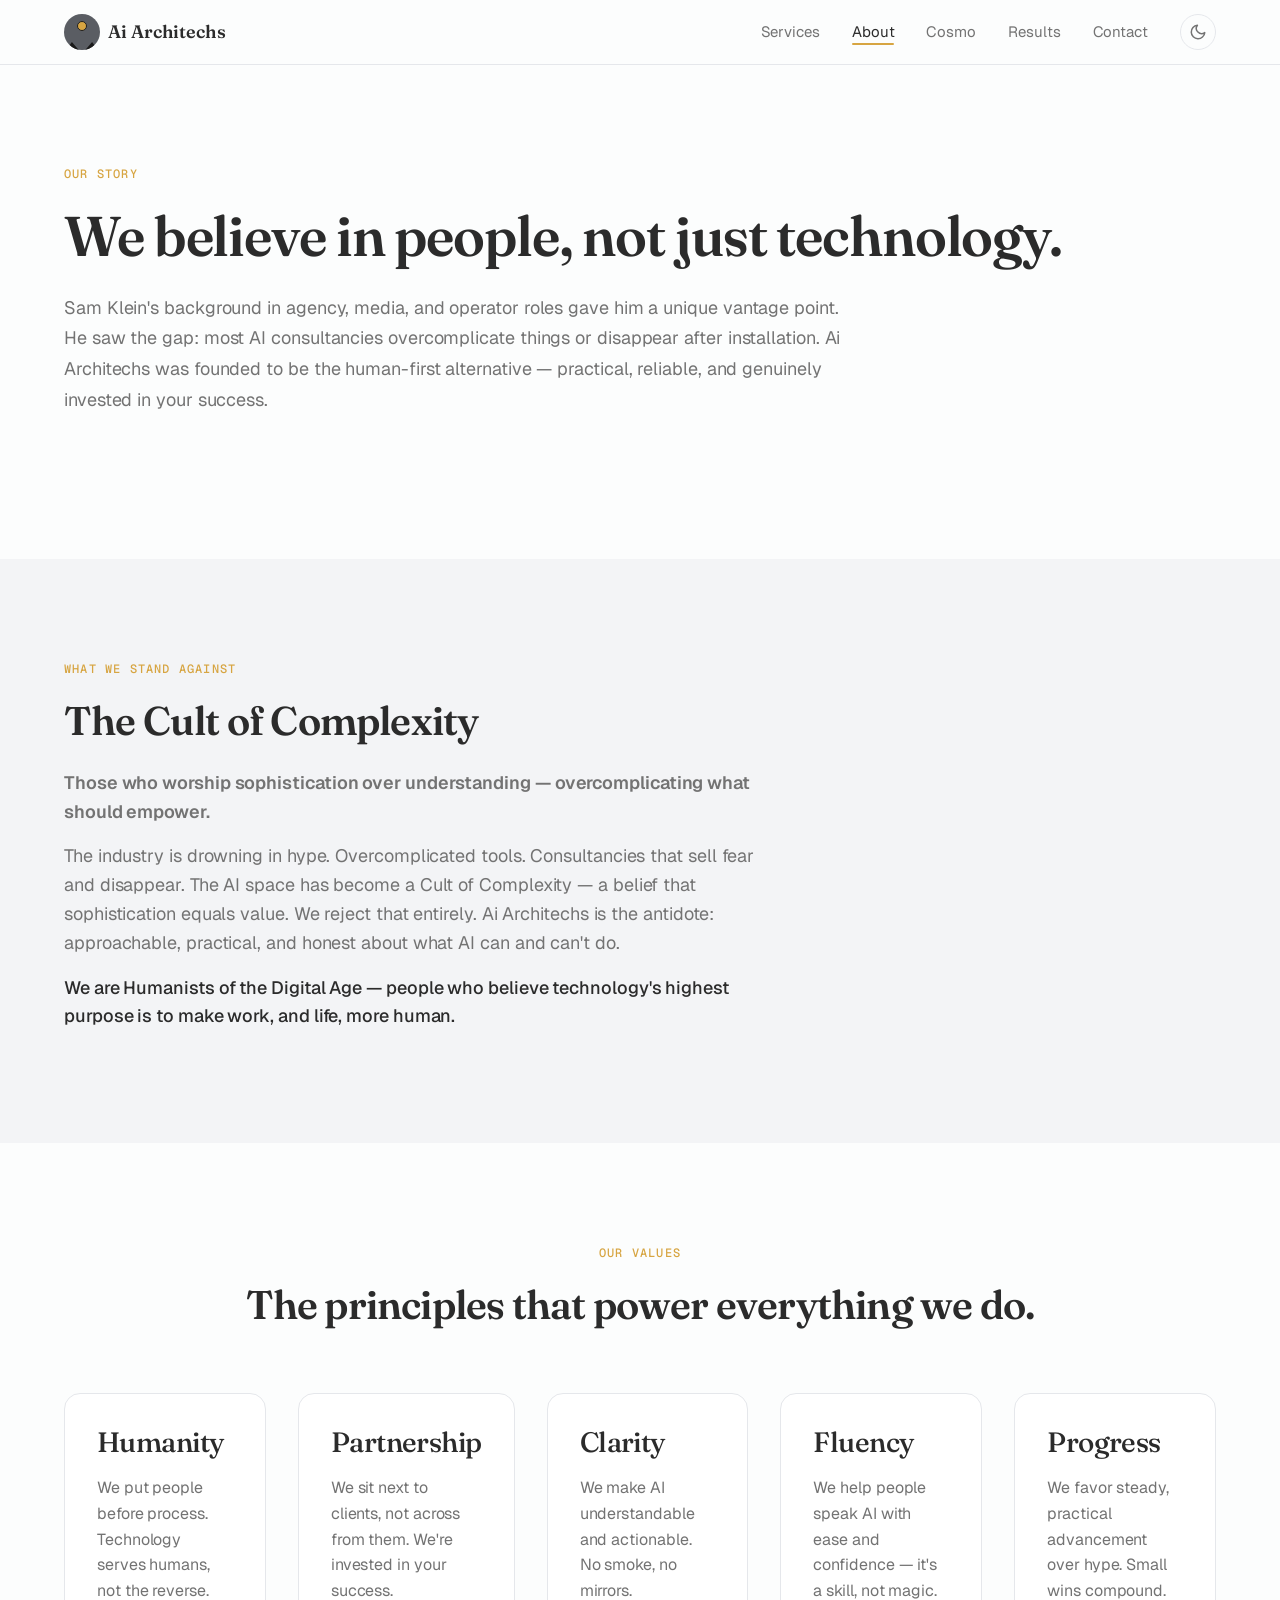
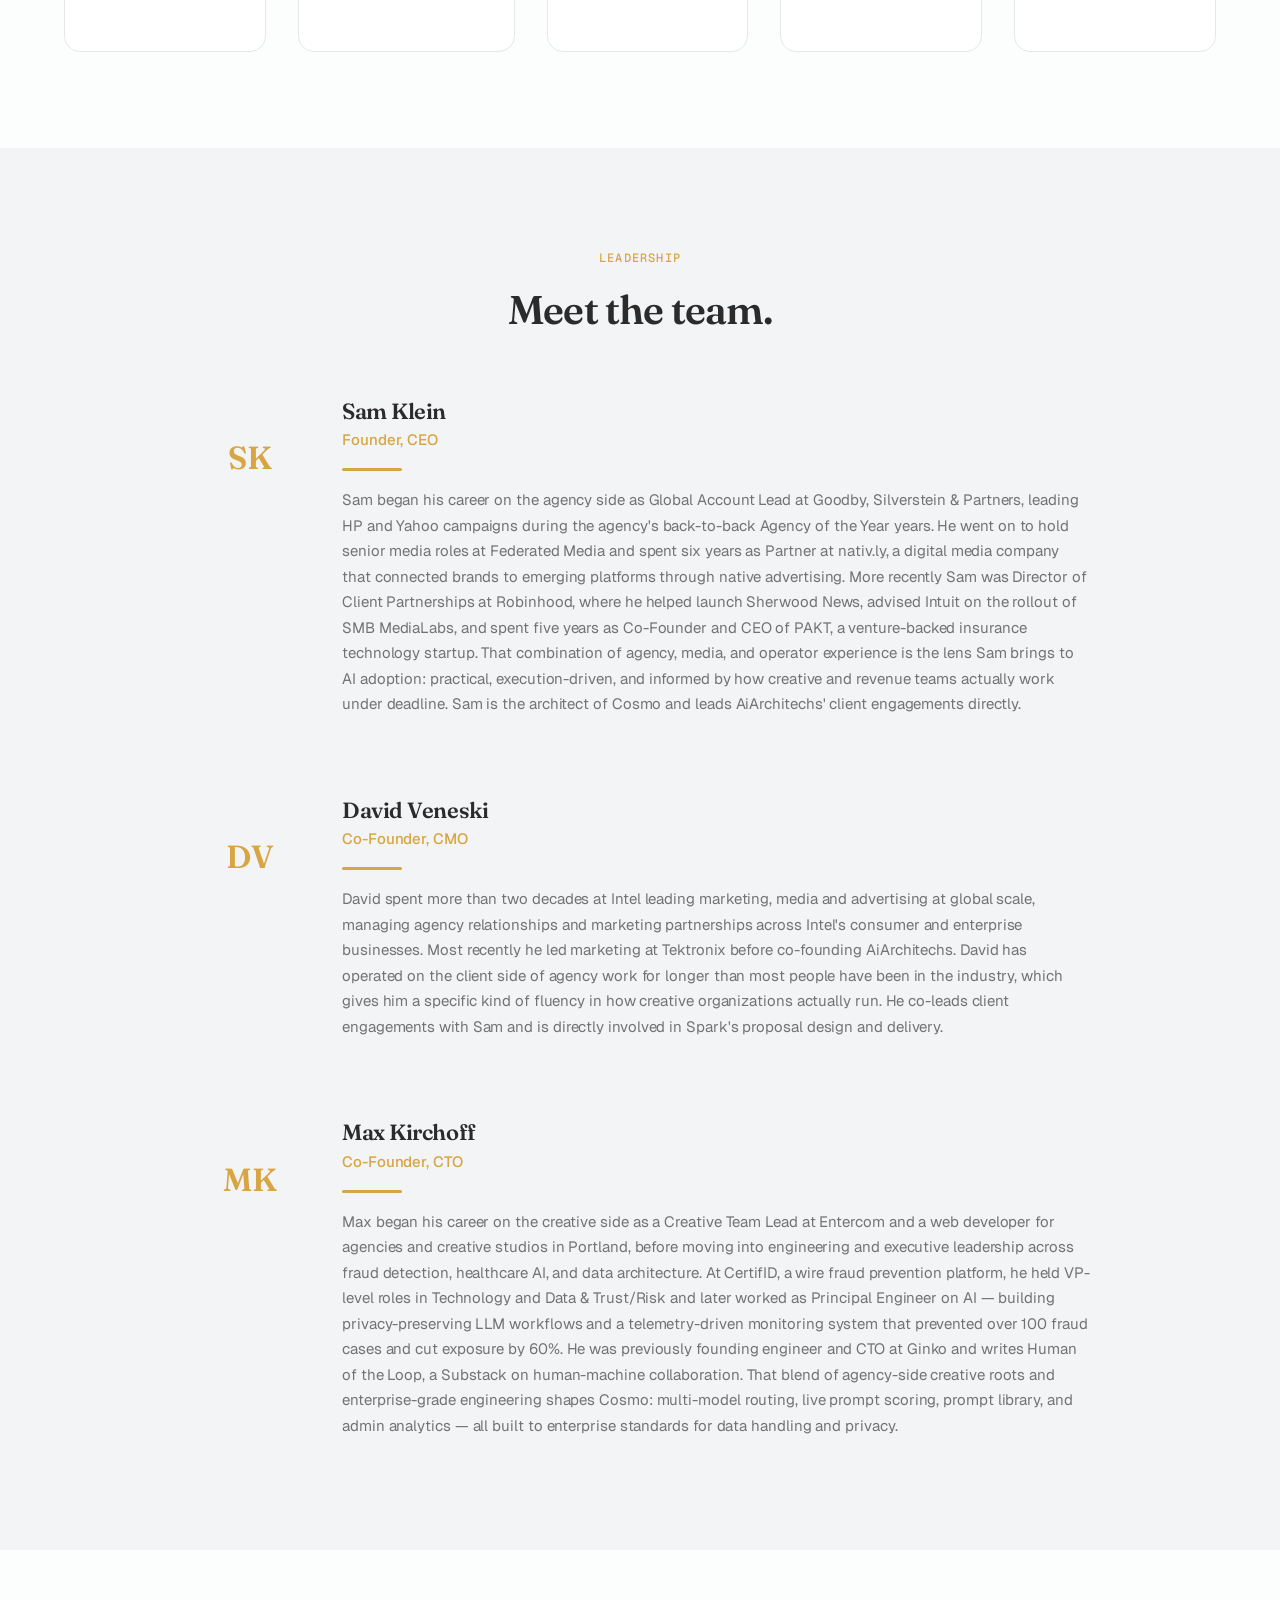
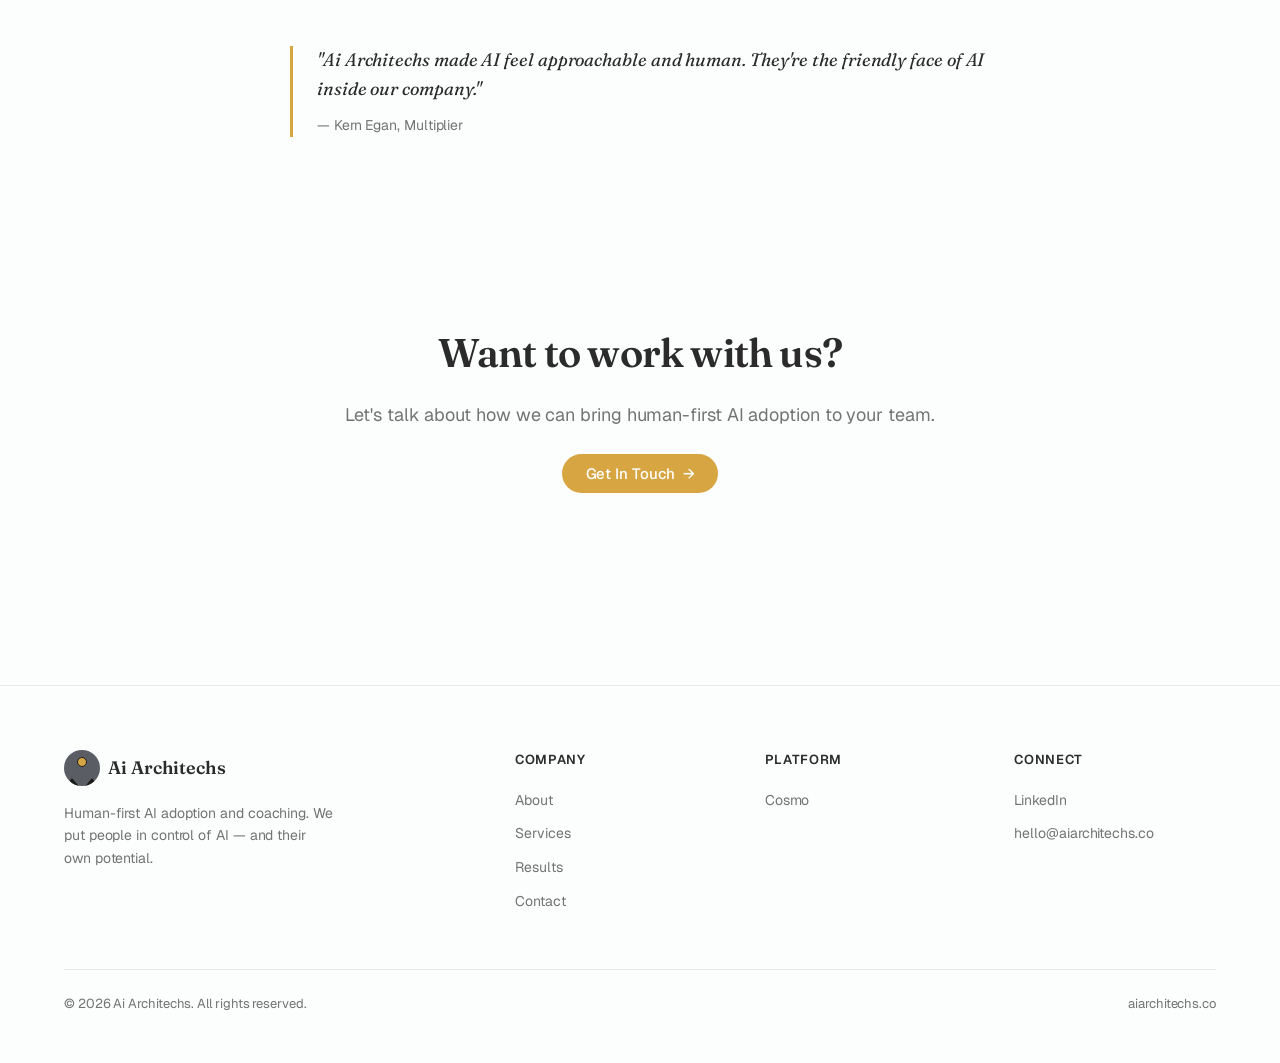
==== about.html @ ef33d2bc "Add files via upload" ====
<!DOCTYPE html>
<html lang="en">
<head>
  <meta charset="utf-8">
  <meta name="viewport" content="width=device-width, initial-scale=1">
  <title>About Ai Architechs — Our Story & Leadership</title>
  <meta name="description" content="Learn about Ai Architechs' founding philosophy and leadership team. We're dedicated to human-first AI adoption and coaching.">
  <meta property="og:title" content="About Ai Architechs">
  <meta property="og:description" content="Our story, values, and the team behind human-first AI adoption.">
  <meta property="og:type" content="website">
  <link rel="preconnect" href="https://fonts.googleapis.com">
  <link rel="preconnect" href="https://fonts.gstatic.com" crossorigin>
  <link href="https://fonts.googleapis.com/css2?family=Fraunces:opsz,wght@9..144,400;9..144,500;9..144,600;9..144,700&family=Geist:wght@300;400;500;600;700&family=Geist+Mono:wght@400;500&display=swap" rel="stylesheet">
  <link rel="stylesheet" href="css/styles.css">
</head>
<body>

  <!-- Navigation -->
  <nav class="nav" role="navigation" aria-label="Main navigation">
    <div class="nav-inner">
      <a href="index.html" class="nav-logo">
        <div class="cosmo-mark"><div class="sun"></div><div class="peaks"></div></div>
        Ai Architechs
      </a>
      <ul class="nav-links">
        <li><a href="services.html">Services</a></li>
        <li><a href="about.html">About</a></li>
        <li><a href="cosmo.html">Cosmo</a></li>
        <li><a href="results.html">Results</a></li>
        <li><a href="contact.html">Contact</a></li>
        <li>
          <button class="theme-toggle" aria-label="Toggle dark mode">
            <svg class="icon-moon" viewBox="0 0 24 24" fill="none" stroke="currentColor" stroke-width="2" stroke-linecap="round" stroke-linejoin="round"><path d="M21 12.79A9 9 0 1 1 11.21 3 7 7 0 0 0 21 12.79z"/></svg>
            <svg class="icon-sun" viewBox="0 0 24 24" fill="none" stroke="currentColor" stroke-width="2" stroke-linecap="round" stroke-linejoin="round"><circle cx="12" cy="12" r="5"/><line x1="12" y1="1" x2="12" y2="3"/><line x1="12" y1="21" x2="12" y2="23"/><line x1="4.22" y1="4.22" x2="5.64" y2="5.64"/><line x1="18.36" y1="18.36" x2="19.78" y2="19.78"/><line x1="1" y1="12" x2="3" y2="12"/><line x1="21" y1="12" x2="23" y2="12"/><line x1="4.22" y1="19.78" x2="5.64" y2="18.36"/><line x1="18.36" y1="5.64" x2="19.78" y2="4.22"/></svg>
          </button>
        </li>
      </ul>
      <button class="nav-mobile-toggle" aria-label="Open menu" aria-expanded="false">
        <svg viewBox="0 0 24 24" fill="none" stroke="currentColor" stroke-width="2"><line x1="3" y1="6" x2="21" y2="6"/><line x1="3" y1="12" x2="21" y2="12"/><line x1="3" y1="18" x2="21" y2="18"/></svg>
      </button>
    </div>
    <div class="nav-mobile">
      <a href="services.html">Services</a>
      <a href="about.html">About</a>
      <a href="cosmo.html">Cosmo</a>
      <a href="results.html">Results</a>
      <a href="contact.html">Contact</a>
    </div>
  </nav>

  <main>
    <!-- Hero Section -->
    <section class="hero" style="min-height: auto;">
      <div class="container">
        <div class="fade-in">
          <span class="label">Our Story</span>
          <h1 style="margin-top: var(--space-md);">We believe in people, not just technology.</h1>
          <p style="font-size: 1.125rem; max-width: 65ch;">Sam Klein's background in agency, media, and operator roles gave him a unique vantage point. He saw the gap: most AI consultancies overcomplicate things or disappear after installation. Ai Architechs was founded to be the human-first alternative — practical, reliable, and genuinely invested in your success.</p>
        </div>
      </div>
    </section>

    <!-- The Manifesto Section -->
    <section class="section" style="background: hsl(var(--muted));">
      <div class="container">
        <div class="fade-in" style="max-width: 700px;">
          <span class="label">What We Stand Against</span>
          <h2 style="margin-top: var(--space-md);">The Cult of Complexity</h2>
          <p style="font-size: 1.125rem; font-weight: 600; margin-top: var(--space-lg);">
            Those who worship sophistication over understanding — overcomplicating what should empower.
          </p>
          <p style="font-size: 1.125rem; margin-top: var(--space-md);">
            The industry is drowning in hype. Overcomplicated tools. Consultancies that sell fear and disappear. The AI space has become a Cult of Complexity — a belief that sophistication equals value. We reject that entirely. Ai Architechs is the antidote: approachable, practical, and honest about what AI can and can't do.
          </p>
          <p style="font-size: 1.125rem; color: hsl(var(--foreground)); font-weight: 500; margin-top: var(--space-md);">
            We are Humanists of the Digital Age — people who believe technology's highest purpose is to make work, and life, more human.
          </p>
        </div>
      </div>
    </section>

    <!-- Brand Values Section -->
    <section class="section">
      <div class="container">
        <div class="text-center fade-in" style="margin-bottom: var(--space-3xl);">
          <span class="label">Our Values</span>
          <h2 style="margin-top: var(--space-md);">The principles that power everything we do.</h2>
        </div>

        <div class="grid grid-5 fade-in">
          <div class="card card-flat">
            <h3 style="margin-bottom: var(--space-md);">Humanity</h3>
            <p>We put people before process. Technology serves humans, not the reverse.</p>
          </div>
          <div class="card card-flat">
            <h3 style="margin-bottom: var(--space-md);">Partnership</h3>
            <p>We sit next to clients, not across from them. We're invested in your success.</p>
          </div>
          <div class="card card-flat">
            <h3 style="margin-bottom: var(--space-md);">Clarity</h3>
            <p>We make AI understandable and actionable. No smoke, no mirrors.</p>
          </div>
          <div class="card card-flat">
            <h3 style="margin-bottom: var(--space-md);">Fluency</h3>
            <p>We help people speak AI with ease and confidence — it's a skill, not magic.</p>
          </div>
          <div class="card card-flat">
            <h3 style="margin-bottom: var(--space-md);">Progress</h3>
            <p>We favor steady, practical advancement over hype. Small wins compound.</p>
          </div>
        </div>
      </div>
    </section>

    <!-- Leadership Team Section -->
    <section class="section" style="background: hsl(var(--muted));">
      <div class="container">
        <div class="text-center fade-in" style="margin-bottom: var(--space-3xl);">
          <span class="label">Leadership</span>
          <h2 style="margin-top: var(--space-md);">Meet the team.</h2>
        </div>

        <div class="fade-in" style="display: flex; flex-direction: column; gap: var(--space-3xl); max-width: 900px; margin: 0 auto;">
          <!-- Sam Klein -->
          <div class="bio-card">
            <div class="bio-avatar">SK</div>
            <div>
              <h3 class="bio-name">Sam Klein</h3>
              <div class="bio-title">Founder, CEO</div>
              <div class="divider-gold" style="margin: var(--space-md) 0;"></div>
              <p class="bio-text">
                Sam began his career on the agency side as Global Account Lead at Goodby, Silverstein & Partners, leading HP and Yahoo campaigns during the agency's back-to-back Agency of the Year years. He went on to hold senior media roles at Federated Media and spent six years as Partner at nativ.ly, a digital media company that connected brands to emerging platforms through native advertising. More recently Sam was Director of Client Partnerships at Robinhood, where he helped launch Sherwood News, advised Intuit on the rollout of SMB MediaLabs, and spent five years as Co-Founder and CEO of PAKT, a venture-backed insurance technology startup. That combination of agency, media, and operator experience is the lens Sam brings to AI adoption: practical, execution-driven, and informed by how creative and revenue teams actually work under deadline. Sam is the architect of Cosmo and leads AiArchitechs' client engagements directly.
              </p>
            </div>
          </div>

          <!-- David Veneski -->
          <div class="bio-card">
            <div class="bio-avatar">DV</div>
            <div>
              <h3 class="bio-name">David Veneski</h3>
              <div class="bio-title">Co-Founder, CMO</div>
              <div class="divider-gold" style="margin: var(--space-md) 0;"></div>
              <p class="bio-text">
                David spent more than two decades at Intel leading marketing, media and advertising at global scale, managing agency relationships and marketing partnerships across Intel's consumer and enterprise businesses. Most recently he led marketing at Tektronix before co-founding AiArchitechs. David has operated on the client side of agency work for longer than most people have been in the industry, which gives him a specific kind of fluency in how creative organizations actually run. He co-leads client engagements with Sam and is directly involved in Spark's proposal design and delivery.
              </p>
            </div>
          </div>

          <!-- Max Kirchoff -->
          <div class="bio-card">
            <div class="bio-avatar">MK</div>
            <div>
              <h3 class="bio-name">Max Kirchoff</h3>
              <div class="bio-title">Co-Founder, CTO</div>
              <div class="divider-gold" style="margin: var(--space-md) 0;"></div>
              <p class="bio-text">
                Max began his career on the creative side as a Creative Team Lead at Entercom and a web developer for agencies and creative studios in Portland, before moving into engineering and executive leadership across fraud detection, healthcare AI, and data architecture. At CertifID, a wire fraud prevention platform, he held VP-level roles in Technology and Data & Trust/Risk and later worked as Principal Engineer on AI — building privacy-preserving LLM workflows and a telemetry-driven monitoring system that prevented over 100 fraud cases and cut exposure by 60%. He was previously founding engineer and CTO at Ginko and writes Human of the Loop, a Substack on human-machine collaboration. That blend of agency-side creative roots and enterprise-grade engineering shapes Cosmo: multi-model routing, live prompt scoring, prompt library, and admin analytics — all built to enterprise standards for data handling and privacy.
              </p>
            </div>
          </div>
        </div>
      </div>
    </section>

    <!-- Quote Section -->
    <section class="section">
      <div class="container fade-in">
        <div class="quote" style="max-width: 700px; margin: 0 auto;">
          <p>"Ai Architechs made AI feel approachable and human. They're the friendly face of AI inside our company."</p>
          <cite>— Kern Egan, Multiplier</cite>
        </div>
      </div>
    </section>

    <!-- Closing CTA -->
    <section class="section text-center">
      <div class="container fade-in">
        <h2>Want to work with us?</h2>
        <p style="margin: var(--space-lg) auto; font-size: 1.125rem; max-width: 50ch;">Let's talk about how we can bring human-first AI adoption to your team.</p>
        <a href="contact.html" class="btn btn-primary">Get In Touch <span class="arrow">&rarr;</span></a>
      </div>
    </section>
  </main>

  <!-- Footer -->
  <footer class="footer">
    <div class="container">
      <div class="footer-inner">
        <div class="footer-brand">
          <a href="index.html" class="nav-logo" style="margin-bottom: var(--space-md); display: inline-flex;">
            <div class="cosmo-mark"><div class="sun"></div><div class="peaks"></div></div>
            Ai Architechs
          </a>
          <p>Human-first AI adoption and coaching. We put people in control of AI — and their own potential.</p>
        </div>
        <div>
          <div class="footer-heading">Company</div>
          <ul class="footer-links">
            <li><a href="about.html">About</a></li>
            <li><a href="services.html">Services</a></li>
            <li><a href="results.html">Results</a></li>
            <li><a href="contact.html">Contact</a></li>
          </ul>
        </div>
        <div>
          <div class="footer-heading">Platform</div>
          <ul class="footer-links">
            <li><a href="cosmo.html">Cosmo</a></li>
          </ul>
        </div>
        <div>
          <div class="footer-heading">Connect</div>
          <ul class="footer-links">
            <li><a href="https://linkedin.com" target="_blank" rel="noopener">LinkedIn</a></li>
            <li><a href="mailto:hello@aiarchitechs.co">hello@aiarchitechs.co</a></li>
          </ul>
        </div>
      </div>
      <div class="footer-bottom">
        <span>&copy; 2026 Ai Architechs. All rights reserved.</span>
        <span>aiarchitechs.co</span>
      </div>
    </div>
  </footer>

  <script src="js/main.js"></script>

  <style>
    /* Responsive overrides for mobile */
    @media (max-width: 768px) {
      .grid-5 {
        grid-template-columns: 1fr;
      }

      .grid-3 {
        grid-template-columns: 1fr;
      }

      .hero h1 {
        font-size: 1.75rem;
      }

      .bio-card {
        padding: var(--space-lg);
      }
    }
  </style>
</body>
</html>
---- css/styles.css ----
/* ============================================
   AiArchitechs.co — Global Styles
   Design System: Fraunces + Geist + Brand Gold
   ============================================ */

/* --- CSS Custom Properties (Light Mode Default) --- */
:root {
  /* Colors */
  --background: 180 14% 99%;
  --foreground: 0 0% 17%;
  --card: 0 0% 100%;
  --card-foreground: 0 0% 17%;
  --muted: 220 14% 96%;
  --muted-foreground: 0 0% 45%;
  --border: 220 13% 91%;
  --primary: 40 65% 55%;
  --primary-foreground: 0 0% 17%;
  --success: 142 71% 45%;
  --warning: 38 92% 50%;
  --destructive: 0 84% 60%;
  --info: 215 85% 55%;

  /* Spacing */
  --space-xs: 0.25rem;
  --space-sm: 0.5rem;
  --space-md: 1rem;
  --space-lg: 1.5rem;
  --space-xl: 2rem;
  --space-2xl: 3rem;
  --space-3xl: 4rem;
  --space-4xl: 6rem;

  /* Radii */
  --radius-sm: 0.5rem;
  --radius-md: 0.75rem;
  --radius-lg: 1rem;
  --radius-xl: 1.25rem;
  --radius-2xl: 1.5rem;
  --radius-full: 999px;

  /* Shadows */
  --shadow-sm: 0 1px 2px rgba(0,0,0,0.05);
  --shadow-md: 0 4px 12px rgba(0,0,0,0.08);
  --shadow-lg: 0 8px 24px rgba(0,0,0,0.1);

  /* Content widths */
  --max-width: 1200px;
  --content-width: 800px;
}

/* --- Dark Mode --- */
.dark {
  --background: 0 0% 9%;
  --foreground: 180 14% 95%;
  --card: 0 0% 12%;
  --card-foreground: 180 14% 95%;
  --muted: 220 14% 15%;
  --muted-foreground: 0 0% 60%;
  --border: 220 13% 20%;
  --primary: 40 65% 55%;
  --primary-foreground: 0 0% 9%;

  --shadow-sm: 0 1px 2px rgba(0,0,0,0.2);
  --shadow-md: 0 4px 12px rgba(0,0,0,0.3);
  --shadow-lg: 0 8px 24px rgba(0,0,0,0.4);
}

/* --- Reset & Base --- */
*, *::before, *::after {
  box-sizing: border-box;
  margin: 0;
  padding: 0;
}

html {
  scroll-behavior: smooth;
  -webkit-font-smoothing: antialiased;
  -moz-osx-font-smoothing: grayscale;
}

body {
  font-family: 'Geist', ui-sans-serif, system-ui, -apple-system, sans-serif;
  background: hsl(var(--background));
  color: hsl(var(--foreground));
  letter-spacing: -0.005em;
  line-height: 1.6;
  font-size: 1rem;
  min-height: 100vh;
  transition: background 0.3s ease, color 0.3s ease;
}

/* --- Typography --- */
h1, h2, h3, .display {
  font-family: 'Fraunces', ui-serif, Georgia, serif;
  letter-spacing: -0.02em;
  line-height: 1.2;
  color: hsl(var(--foreground));
}

h1 { font-size: clamp(2.25rem, 5vw, 3.5rem); font-weight: 600; }
h2 { font-size: clamp(1.75rem, 3.5vw, 2.5rem); font-weight: 600; }
h3 { font-size: clamp(1.25rem, 2.5vw, 1.75rem); font-weight: 500; }
h4 { font-size: 1.125rem; font-weight: 600; font-family: 'Geist', sans-serif; }

p {
  max-width: 65ch;
  margin-bottom: var(--space-md);
  color: hsl(var(--muted-foreground));
}

a {
  color: hsl(var(--primary));
  text-decoration: none;
  transition: opacity 0.2s;
}
a:hover { opacity: 0.8; }

.mono {
  font-family: 'Geist Mono', ui-monospace, monospace;
}

.label {
  font-family: 'Geist Mono', monospace;
  font-size: 0.75rem;
  text-transform: uppercase;
  letter-spacing: 0.1em;
  color: hsl(var(--primary));
  font-weight: 500;
}

.text-muted { color: hsl(var(--muted-foreground)); }
.text-primary { color: hsl(var(--primary)); }
.text-foreground { color: hsl(var(--foreground)); }

/* --- Layout --- */
.container {
  width: 100%;
  max-width: var(--max-width);
  margin: 0 auto;
  padding: 0 var(--space-lg);
}

.container-narrow {
  width: 100%;
  max-width: var(--content-width);
  margin: 0 auto;
  padding: 0 var(--space-lg);
}

.section {
  padding: var(--space-4xl) 0;
}

.section-sm {
  padding: var(--space-3xl) 0;
}

.grid {
  display: grid;
  gap: var(--space-xl);
}

.grid-2 { grid-template-columns: repeat(2, 1fr); }
.grid-3 { grid-template-columns: repeat(3, 1fr); }
.grid-4 { grid-template-columns: repeat(4, 1fr); }
.grid-5 { grid-template-columns: repeat(5, 1fr); }

@media (max-width: 768px) {
  .grid-2, .grid-3, .grid-4, .grid-5 {
    grid-template-columns: 1fr;
  }
}

@media (min-width: 769px) and (max-width: 1024px) {
  .grid-3 { grid-template-columns: repeat(2, 1fr); }
  .grid-4 { grid-template-columns: repeat(2, 1fr); }
  .grid-5 { grid-template-columns: repeat(3, 1fr); }
}

/* Flex utilities */
.flex { display: flex; }
.flex-col { flex-direction: column; }
.items-center { align-items: center; }
.justify-center { justify-content: center; }
.justify-between { justify-content: space-between; }
.gap-sm { gap: var(--space-sm); }
.gap-md { gap: var(--space-md); }
.gap-lg { gap: var(--space-lg); }
.gap-xl { gap: var(--space-xl); }

.text-center { text-align: center; }

/* --- Components --- */

/* Card */
.card {
  background: hsl(var(--card));
  border: 1px solid hsl(var(--border));
  border-radius: var(--radius-lg);
  padding: var(--space-xl);
  transition: transform 0.2s, box-shadow 0.2s, border-color 0.2s;
}

.card:hover {
  transform: translateY(-2px);
  box-shadow: var(--shadow-md);
  border-color: hsl(var(--primary) / 0.3);
}

.card-flat {
  background: hsl(var(--card));
  border: 1px solid hsl(var(--border));
  border-radius: var(--radius-lg);
  padding: var(--space-xl);
}

/* Buttons */
.btn {
  display: inline-flex;
  align-items: center;
  gap: var(--space-sm);
  padding: 0.75rem 1.5rem;
  border-radius: var(--radius-full);
  font-family: 'Geist', sans-serif;
  font-size: 0.9375rem;
  font-weight: 500;
  text-decoration: none;
  border: none;
  cursor: pointer;
  transition: all 0.2s;
  line-height: 1;
}

.btn-primary {
  background: hsl(var(--primary));
  color: hsl(0 0% 100%);
}
.btn-primary:hover {
  opacity: 0.9;
  transform: translateY(-1px);
  box-shadow: var(--shadow-md);
}

.btn-outline {
  background: transparent;
  color: hsl(var(--foreground));
  border: 1px solid hsl(var(--border));
}
.btn-outline:hover {
  border-color: hsl(var(--primary));
  color: hsl(var(--primary));
}

.btn-ghost {
  background: transparent;
  color: hsl(var(--primary));
  padding: 0.5rem 0;
}
.btn-ghost:hover { opacity: 0.7; }
.btn-ghost .arrow {
  transition: transform 0.2s;
}
.btn-ghost:hover .arrow {
  transform: translateX(4px);
}

/* Pills */
.pill {
  display: inline-flex;
  align-items: center;
  padding: 0.25rem 0.75rem;
  border-radius: var(--radius-full);
  font-size: 0.8125rem;
  font-weight: 500;
}

.pill-primary {
  background: hsl(var(--primary) / 0.12);
  color: hsl(var(--primary));
  border: 1px solid hsl(var(--primary) / 0.25);
}

.pill-success {
  background: hsl(var(--success) / 0.12);
  color: hsl(var(--success));
  border: 1px solid hsl(var(--success) / 0.25);
}

.pill-muted {
  background: hsl(var(--muted));
  color: hsl(var(--muted-foreground));
  border: 1px solid hsl(var(--border));
}

/* Divider */
.divider {
  width: 100%;
  height: 1px;
  background: hsl(var(--border));
  margin: var(--space-xl) 0;
}

.divider-gold {
  width: 60px;
  height: 3px;
  background: hsl(var(--primary));
  border-radius: 2px;
  margin-bottom: var(--space-lg);
}

/* --- Navigation --- */
.nav {
  position: fixed;
  top: 0;
  left: 0;
  right: 0;
  z-index: 100;
  background: hsl(var(--background) / 0.85);
  backdrop-filter: blur(12px);
  -webkit-backdrop-filter: blur(12px);
  border-bottom: 1px solid hsl(var(--border));
  transition: background 0.3s;
}

.nav-inner {
  display: flex;
  align-items: center;
  justify-content: space-between;
  height: 64px;
  max-width: var(--max-width);
  margin: 0 auto;
  padding: 0 var(--space-lg);
}

.nav-logo {
  display: flex;
  align-items: center;
  gap: var(--space-sm);
  text-decoration: none;
  color: hsl(var(--foreground));
  font-family: 'Fraunces', serif;
  font-weight: 600;
  font-size: 1.125rem;
}

/* Cosmo mark (inline SVG version for nav) */
.cosmo-mark {
  width: 36px;
  height: 36px;
  border-radius: var(--radius-full);
  background: #5a5d63;
  position: relative;
  overflow: hidden;
  flex-shrink: 0;
}
.cosmo-mark .sun {
  position: absolute;
  top: 7px;
  left: 50%;
  transform: translateX(-50%);
  width: 10px;
  height: 10px;
  border-radius: var(--radius-full);
  background: hsl(var(--primary));
  border: 1px solid #1f1f1f;
}
.cosmo-mark .peaks {
  position: absolute;
  left: 0;
  right: 0;
  bottom: -3px;
  height: 20px;
  background: linear-gradient(to bottom, transparent 40%, #1a1a1a 40%);
  clip-path: polygon(0% 100%, 22% 45%, 48% 100%, 52% 100%, 78% 45%, 100% 100%);
}

.nav-links {
  display: flex;
  align-items: center;
  gap: var(--space-xl);
  list-style: none;
}

.nav-links a {
  color: hsl(var(--muted-foreground));
  font-size: 0.9375rem;
  font-weight: 400;
  text-decoration: none;
  transition: color 0.2s;
  position: relative;
}

.nav-links a:hover,
.nav-links a.active {
  color: hsl(var(--foreground));
}

.nav-links a.active::after {
  content: '';
  position: absolute;
  bottom: -4px;
  left: 0;
  right: 0;
  height: 2px;
  background: hsl(var(--primary));
  border-radius: 1px;
}

/* Theme toggle */
.theme-toggle {
  background: none;
  border: 1px solid hsl(var(--border));
  border-radius: var(--radius-full);
  width: 36px;
  height: 36px;
  display: flex;
  align-items: center;
  justify-content: center;
  cursor: pointer;
  color: hsl(var(--muted-foreground));
  transition: all 0.2s;
}
.theme-toggle:hover {
  border-color: hsl(var(--primary));
  color: hsl(var(--primary));
}
.theme-toggle svg { width: 18px; height: 18px; }
.dark .theme-toggle .icon-sun { display: block; }
.dark .theme-toggle .icon-moon { display: none; }
.theme-toggle .icon-sun { display: none; }
.theme-toggle .icon-moon { display: block; }

/* Mobile menu */
.nav-mobile-toggle {
  display: none;
  background: none;
  border: none;
  cursor: pointer;
  color: hsl(var(--foreground));
  padding: var(--space-sm);
}
.nav-mobile-toggle svg { width: 24px; height: 24px; }

.nav-mobile {
  display: none;
  position: fixed;
  top: 64px;
  left: 0;
  right: 0;
  background: hsl(var(--background));
  border-bottom: 1px solid hsl(var(--border));
  padding: var(--space-lg);
  z-index: 99;
}

.nav-mobile.open { display: block; }

.nav-mobile a {
  display: block;
  padding: var(--space-sm) 0;
  color: hsl(var(--muted-foreground));
  font-size: 1.0625rem;
  text-decoration: none;
}
.nav-mobile a:hover { color: hsl(var(--foreground)); }

@media (max-width: 768px) {
  .nav-links { display: none; }
  .nav-mobile-toggle { display: flex; }
}

/* --- Hero --- */
.hero {
  padding: calc(64px + var(--space-4xl)) 0 var(--space-4xl);
  min-height: 80vh;
  display: flex;
  align-items: center;
}

.hero h1 {
  margin-bottom: var(--space-lg);
}

.hero p {
  font-size: 1.1875rem;
  line-height: 1.7;
  max-width: 55ch;
  margin-bottom: var(--space-2xl);
}

/* --- Metrics Strip --- */
.metrics-strip {
  display: grid;
  grid-template-columns: repeat(3, 1fr);
  gap: var(--space-xl);
  padding: var(--space-3xl) 0;
  border-top: 1px solid hsl(var(--border));
  border-bottom: 1px solid hsl(var(--border));
}

.metric {
  text-align: center;
}

.metric-value {
  font-family: 'Fraunces', serif;
  font-size: clamp(2rem, 4vw, 3rem);
  font-weight: 700;
  color: hsl(var(--primary));
  line-height: 1;
  margin-bottom: var(--space-sm);
}

.metric-label {
  font-size: 0.9375rem;
  color: hsl(var(--muted-foreground));
  max-width: 20ch;
  margin: 0 auto;
}

@media (max-width: 768px) {
  .metrics-strip {
    grid-template-columns: 1fr;
    gap: var(--space-2xl);
  }
}

/* --- Phase Cards (Services) --- */
.phase-card {
  background: hsl(var(--card));
  border: 1px solid hsl(var(--border));
  border-radius: var(--radius-xl);
  padding: var(--space-2xl);
  position: relative;
  overflow: hidden;
}

.phase-card::before {
  content: '';
  position: absolute;
  top: 0;
  left: 0;
  right: 0;
  height: 3px;
  background: hsl(var(--primary));
}

.phase-number {
  font-family: 'Fraunces', serif;
  font-size: 3rem;
  font-weight: 700;
  color: hsl(var(--primary) / 0.15);
  line-height: 1;
  margin-bottom: var(--space-md);
}

/* --- Progress Trail (Cosmo-style dots) --- */
.progress-trail {
  display: flex;
  align-items: center;
  gap: 0;
  justify-content: center;
  margin: var(--space-2xl) 0;
}

.trail-dot {
  width: 14px;
  height: 14px;
  border-radius: var(--radius-full);
  background: hsl(var(--border));
  flex-shrink: 0;
  transition: all 0.3s;
}
.trail-dot.active { background: hsl(var(--primary)); transform: scale(1.2); }
.trail-dot.done { background: hsl(var(--success)); }

.trail-line {
  flex: 1;
  height: 2px;
  background: hsl(var(--border));
  max-width: 80px;
}
.trail-line.done { background: hsl(var(--success)); }

/* --- Team Bios --- */
.bio-card {
  display: grid;
  grid-template-columns: 120px 1fr;
  gap: var(--space-xl);
  align-items: start;
}

.bio-avatar {
  width: 120px;
  height: 120px;
  border-radius: var(--radius-xl);
  background: hsl(var(--muted));
  display: flex;
  align-items: center;
  justify-content: center;
  font-family: 'Fraunces', serif;
  font-size: 2rem;
  font-weight: 600;
  color: hsl(var(--primary));
}

.bio-name {
  font-family: 'Fraunces', serif;
  font-size: 1.375rem;
  font-weight: 600;
  color: hsl(var(--foreground));
  margin-bottom: 0.25rem;
}

.bio-title {
  font-size: 0.9375rem;
  color: hsl(var(--primary));
  font-weight: 500;
  margin-bottom: var(--space-md);
}

.bio-text {
  font-size: 0.9375rem;
  line-height: 1.7;
  color: hsl(var(--muted-foreground));
  max-width: none;
}

@media (max-width: 768px) {
  .bio-card {
    grid-template-columns: 1fr;
    text-align: center;
  }
  .bio-avatar { margin: 0 auto; }
}

/* --- Blockquote --- */
.quote {
  border-left: 3px solid hsl(var(--primary));
  padding-left: var(--space-lg);
  margin: var(--space-2xl) 0;
}

.quote p {
  font-family: 'Fraunces', serif;
  font-size: 1.125rem;
  font-style: italic;
  color: hsl(var(--foreground));
  max-width: none;
  margin-bottom: var(--space-sm);
}

.quote cite {
  font-family: 'Geist', sans-serif;
  font-style: normal;
  font-size: 0.875rem;
  color: hsl(var(--muted-foreground));
}

/* --- Cosmo Teaser --- */
.cosmo-teaser {
  background: hsl(var(--muted));
  border-radius: var(--radius-2xl);
  overflow: hidden;
  position: relative;
}

.cosmo-teaser-inner {
  padding: var(--space-3xl);
  display: grid;
  grid-template-columns: 1fr 1fr;
  gap: var(--space-3xl);
  align-items: center;
}

.cosmo-screenshot {
  background: hsl(var(--card));
  border: 1px solid hsl(var(--border));
  border-radius: var(--radius-lg);
  aspect-ratio: 16/10;
  display: flex;
  align-items: center;
  justify-content: center;
  color: hsl(var(--muted-foreground));
  font-size: 0.875rem;
  position: relative;
  overflow: hidden;
}

/* Blurred edges effect */
.cosmo-screenshot::after {
  content: '';
  position: absolute;
  inset: 0;
  background: radial-gradient(ellipse at center, transparent 50%, hsl(var(--muted)) 100%);
  pointer-events: none;
}

@media (max-width: 768px) {
  .cosmo-teaser-inner {
    grid-template-columns: 1fr;
    padding: var(--space-2xl);
  }
}

/* --- Footer --- */
.footer {
  border-top: 1px solid hsl(var(--border));
  padding: var(--space-3xl) 0 var(--space-2xl);
  margin-top: var(--space-4xl);
}

.footer-inner {
  display: grid;
  grid-template-columns: 2fr 1fr 1fr 1fr;
  gap: var(--space-2xl);
}

.footer-brand p {
  font-size: 0.875rem;
  color: hsl(var(--muted-foreground));
  margin-bottom: var(--space-md);
  max-width: 30ch;
}

.footer-heading {
  font-size: 0.8125rem;
  font-weight: 600;
  color: hsl(var(--foreground));
  margin-bottom: var(--space-md);
  text-transform: uppercase;
  letter-spacing: 0.05em;
}

.footer-links {
  list-style: none;
}
.footer-links li { margin-bottom: var(--space-sm); }
.footer-links a {
  color: hsl(var(--muted-foreground));
  font-size: 0.875rem;
}
.footer-links a:hover { color: hsl(var(--foreground)); }

.footer-bottom {
  margin-top: var(--space-2xl);
  padding-top: var(--space-lg);
  border-top: 1px solid hsl(var(--border));
  display: flex;
  justify-content: space-between;
  align-items: center;
  font-size: 0.8125rem;
  color: hsl(var(--muted-foreground));
}

@media (max-width: 768px) {
  .footer-inner {
    grid-template-columns: 1fr 1fr;
  }
  .footer-brand { grid-column: 1 / -1; }
  .footer-bottom { flex-direction: column; gap: var(--space-md); }
}

/* --- Form --- */
.form-group {
  margin-bottom: var(--space-lg);
}

.form-label {
  display: block;
  font-size: 0.875rem;
  font-weight: 500;
  color: hsl(var(--foreground));
  margin-bottom: var(--space-sm);
}

.form-input,
.form-textarea {
  width: 100%;
  padding: 0.75rem 1rem;
  background: hsl(var(--card));
  border: 1px solid hsl(var(--border));
  border-radius: var(--radius-md);
  font-family: 'Geist', sans-serif;
  font-size: 1rem;
  color: hsl(var(--foreground));
  transition: border-color 0.2s, box-shadow 0.2s;
}

.form-input:focus,
.form-textarea:focus {
  outline: none;
  border-color: hsl(var(--primary));
  box-shadow: 0 0 0 3px hsl(var(--primary) / 0.1);
}

.form-textarea {
  resize: vertical;
  min-height: 120px;
}

/* --- Utility --- */
.sr-only {
  position: absolute;
  width: 1px;
  height: 1px;
  padding: 0;
  margin: -1px;
  overflow: hidden;
  clip: rect(0, 0, 0, 0);
  border: 0;
}

.fade-in {
  opacity: 0;
  transform: translateY(20px);
  transition: opacity 0.6s ease, transform 0.6s ease;
}
.fade-in.visible {
  opacity: 1;
  transform: translateY(0);
}

/* Page top padding for fixed nav */
main {
  padding-top: 0;
}

/* --- Loop Visual (Cosmo page) --- */
.loop-visual {
  display: flex;
  align-items: center;
  justify-content: center;
  gap: var(--space-lg);
  flex-wrap: wrap;
  margin: var(--space-2xl) 0;
}

.loop-step {
  background: hsl(var(--card));
  border: 2px solid hsl(var(--primary) / 0.3);
  border-radius: var(--radius-xl);
  padding: var(--space-lg) var(--space-xl);
  text-align: center;
  min-width: 140px;
}

.loop-step h4 {
  color: hsl(var(--primary));
  margin-bottom: var(--space-xs);
}

.loop-arrow {
  font-size: 1.5rem;
  color: hsl(var(--primary));
}

@media (max-width: 768px) {
  .loop-visual { flex-direction: column; }
  .loop-arrow { transform: rotate(90deg); }
}
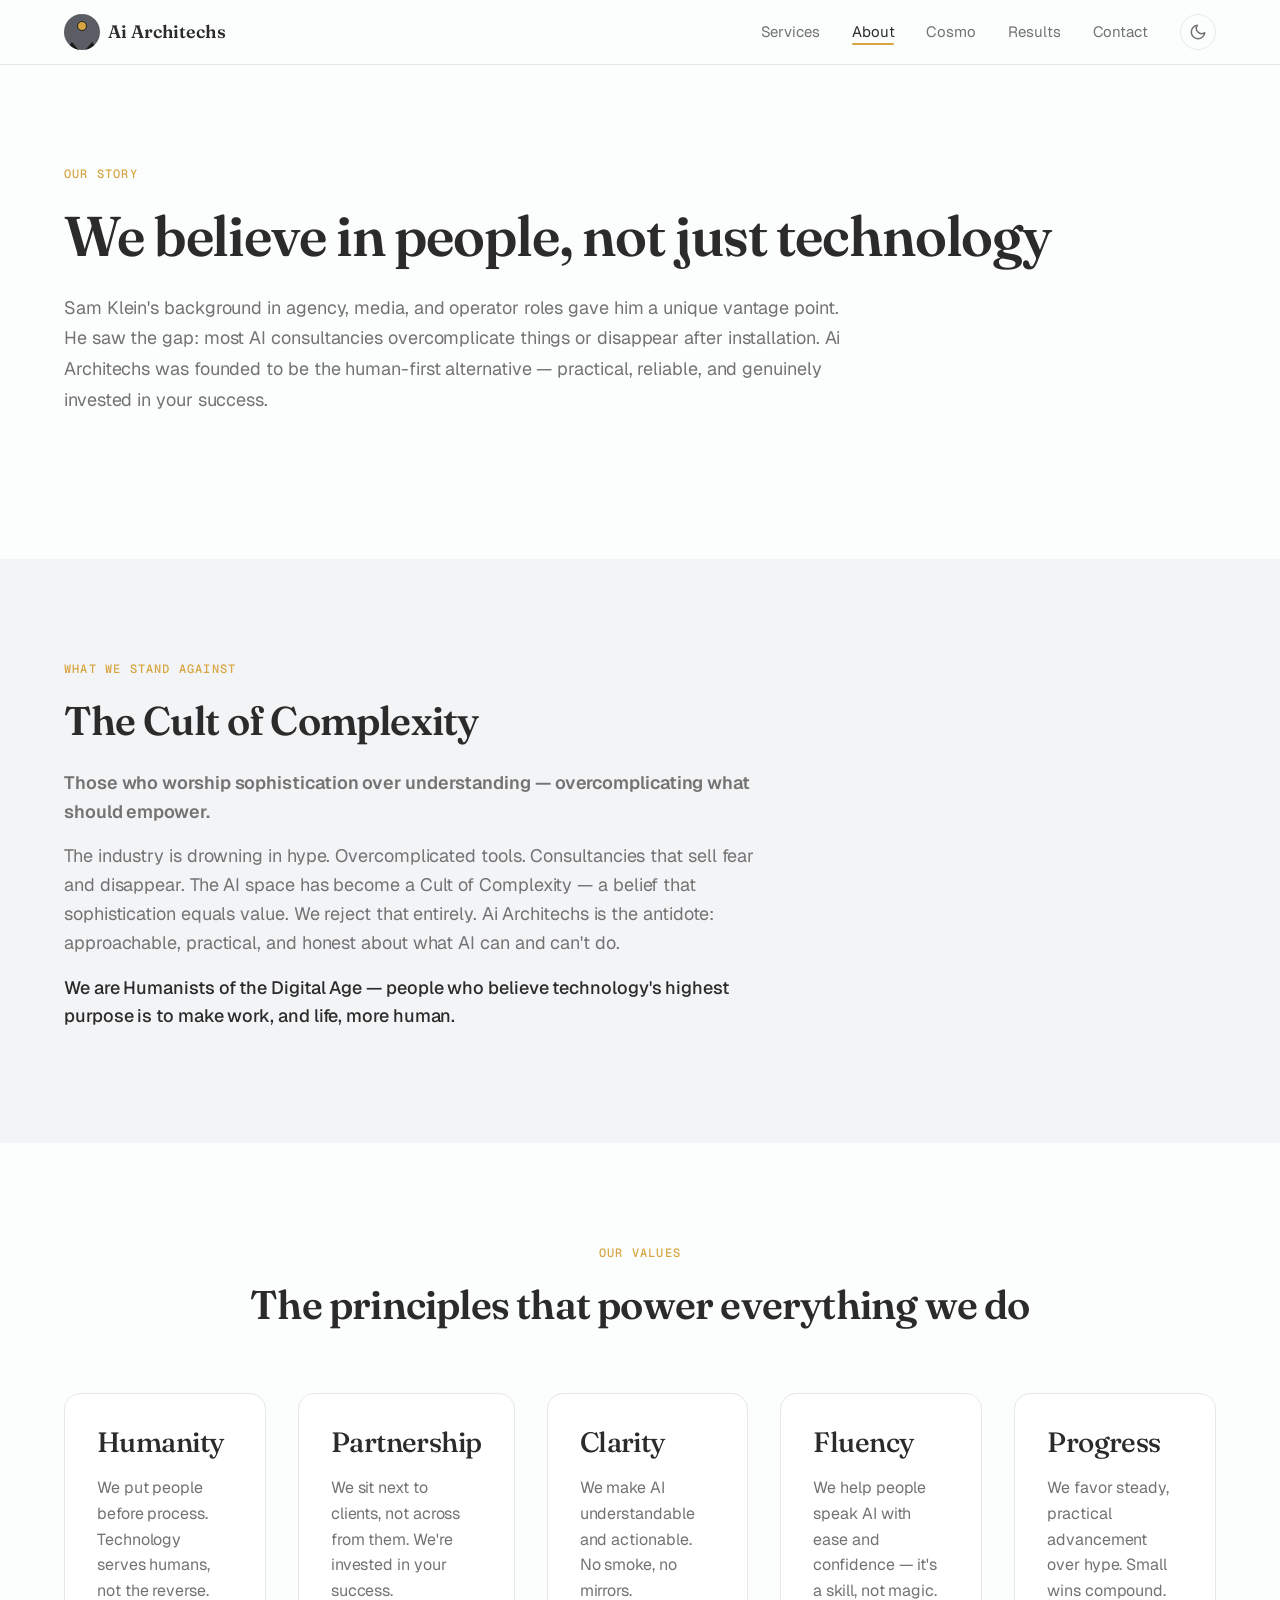
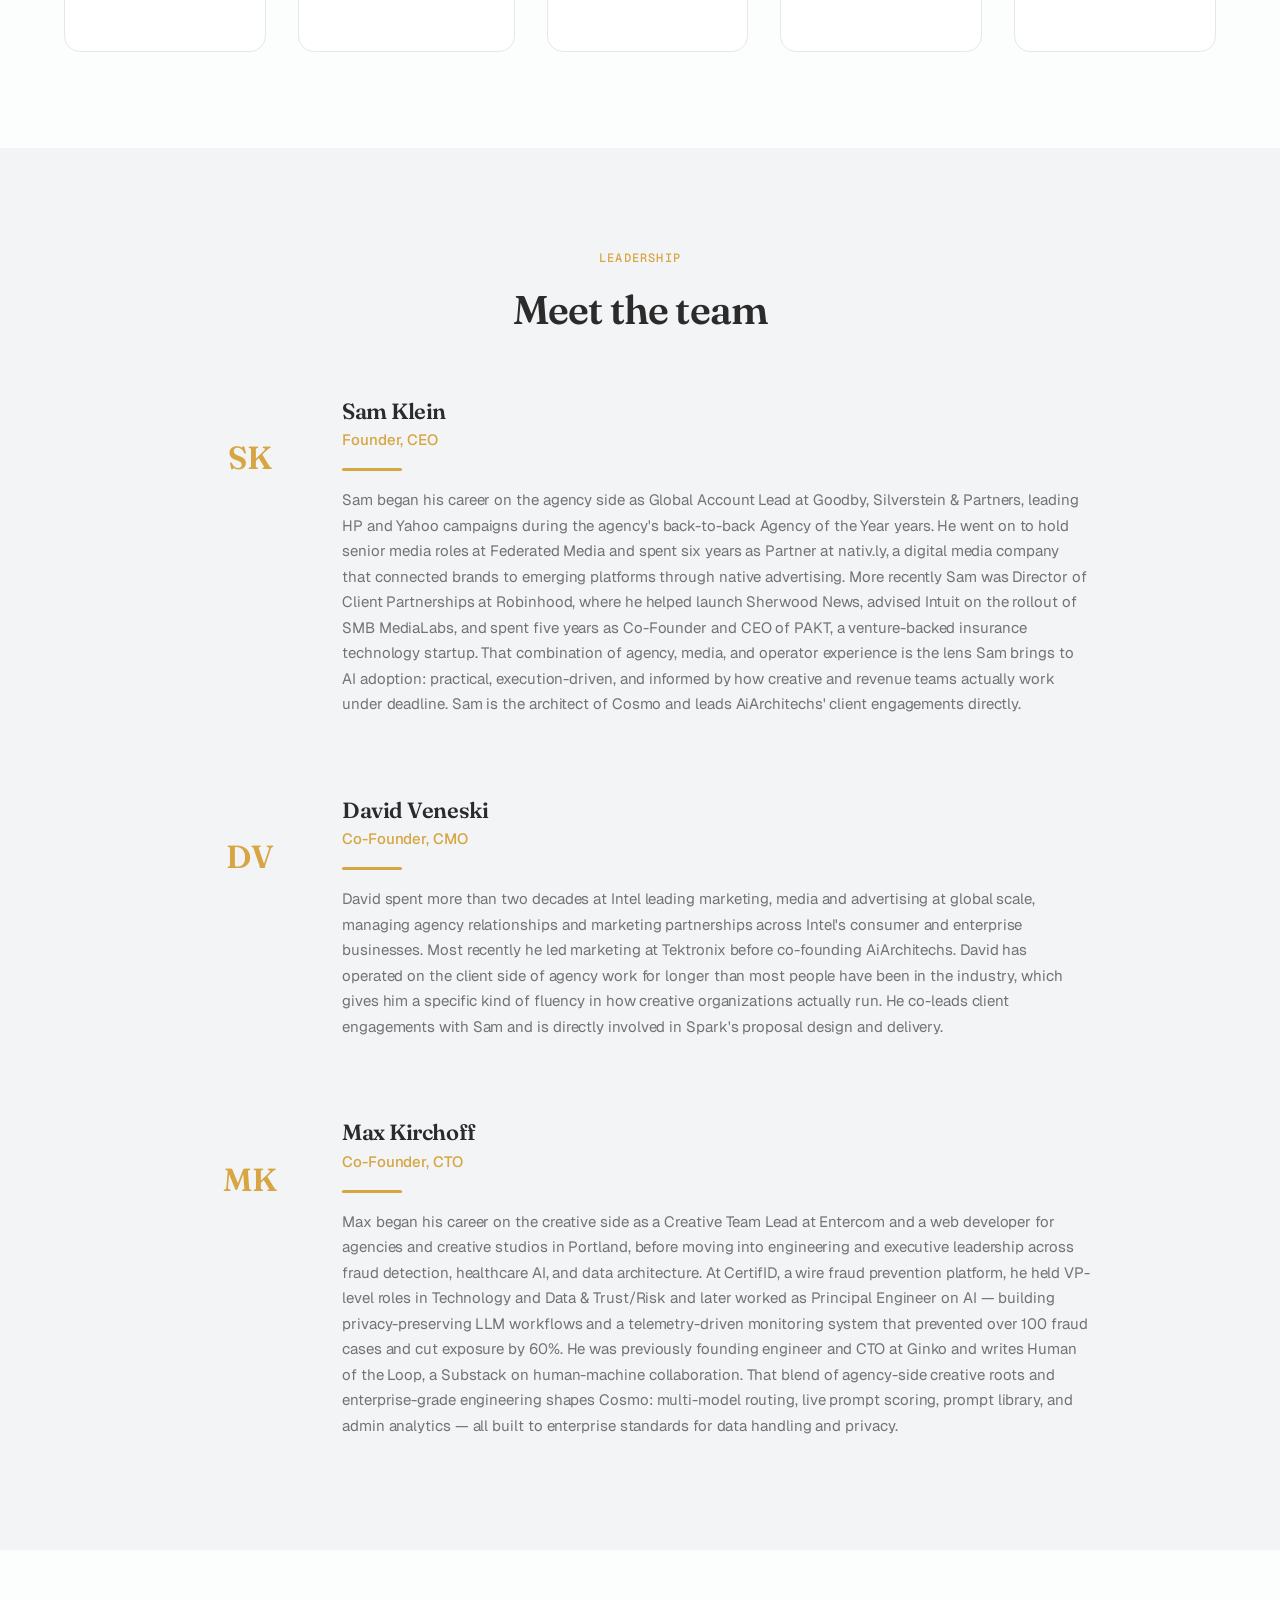
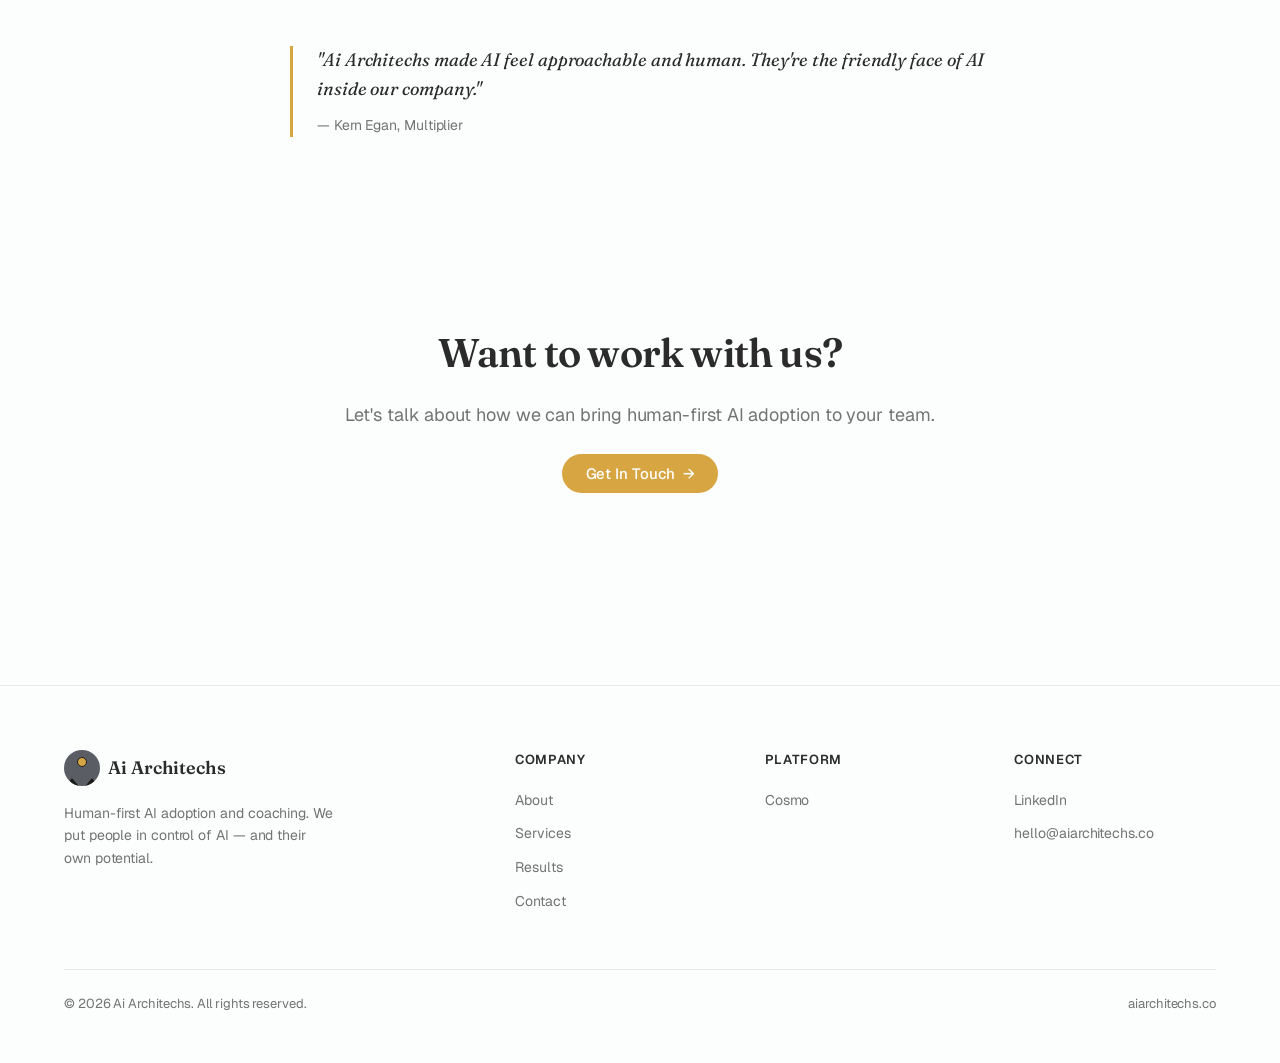
==== commit 26a668ae: "Add files via upload" ====
--- a/about.html
+++ b/about.html
@@ -54,7 +54,7 @@
       <div class="container">
         <div class="fade-in">
           <span class="label">Our Story</span>
-          <h1 style="margin-top: var(--space-md);">We believe in people, not just technology.</h1>
+          <h1 style="margin-top: var(--space-md);">We believe in people, not just technology</h1>
           <p style="font-size: 1.125rem; max-width: 65ch;">Sam Klein's background in agency, media, and operator roles gave him a unique vantage point. He saw the gap: most AI consultancies overcomplicate things or disappear after installation. Ai Architechs was founded to be the human-first alternative — practical, reliable, and genuinely invested in your success.</p>
         </div>
       </div>
@@ -84,7 +84,7 @@
       <div class="container">
         <div class="text-center fade-in" style="margin-bottom: var(--space-3xl);">
           <span class="label">Our Values</span>
-          <h2 style="margin-top: var(--space-md);">The principles that power everything we do.</h2>
+          <h2 style="margin-top: var(--space-md);">The principles that power everything we do</h2>
         </div>
 
         <div class="grid grid-5 fade-in">
@@ -117,7 +117,7 @@
       <div class="container">
         <div class="text-center fade-in" style="margin-bottom: var(--space-3xl);">
           <span class="label">Leadership</span>
-          <h2 style="margin-top: var(--space-md);">Meet the team.</h2>
+          <h2 style="margin-top: var(--space-md);">Meet the team</h2>
         </div>
 
         <div class="fade-in" style="display: flex; flex-direction: column; gap: var(--space-3xl); max-width: 900px; margin: 0 auto;">
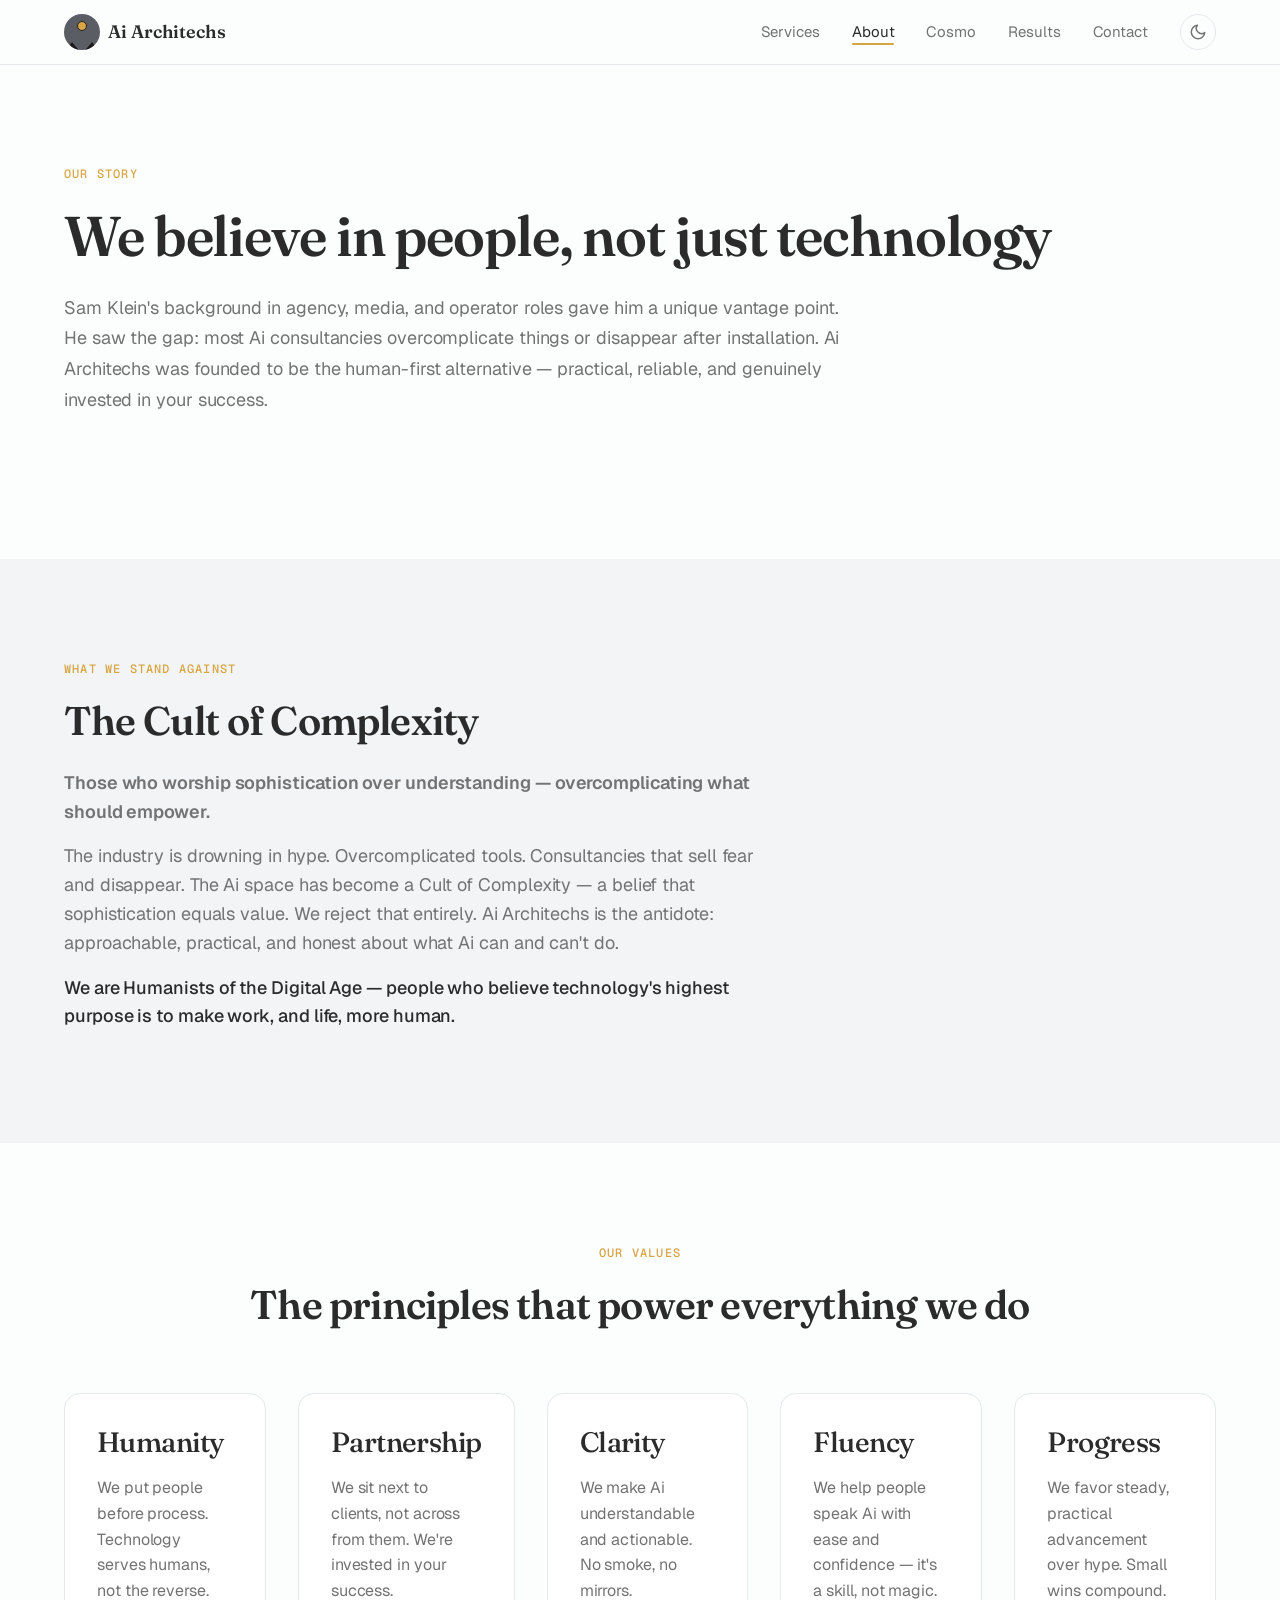
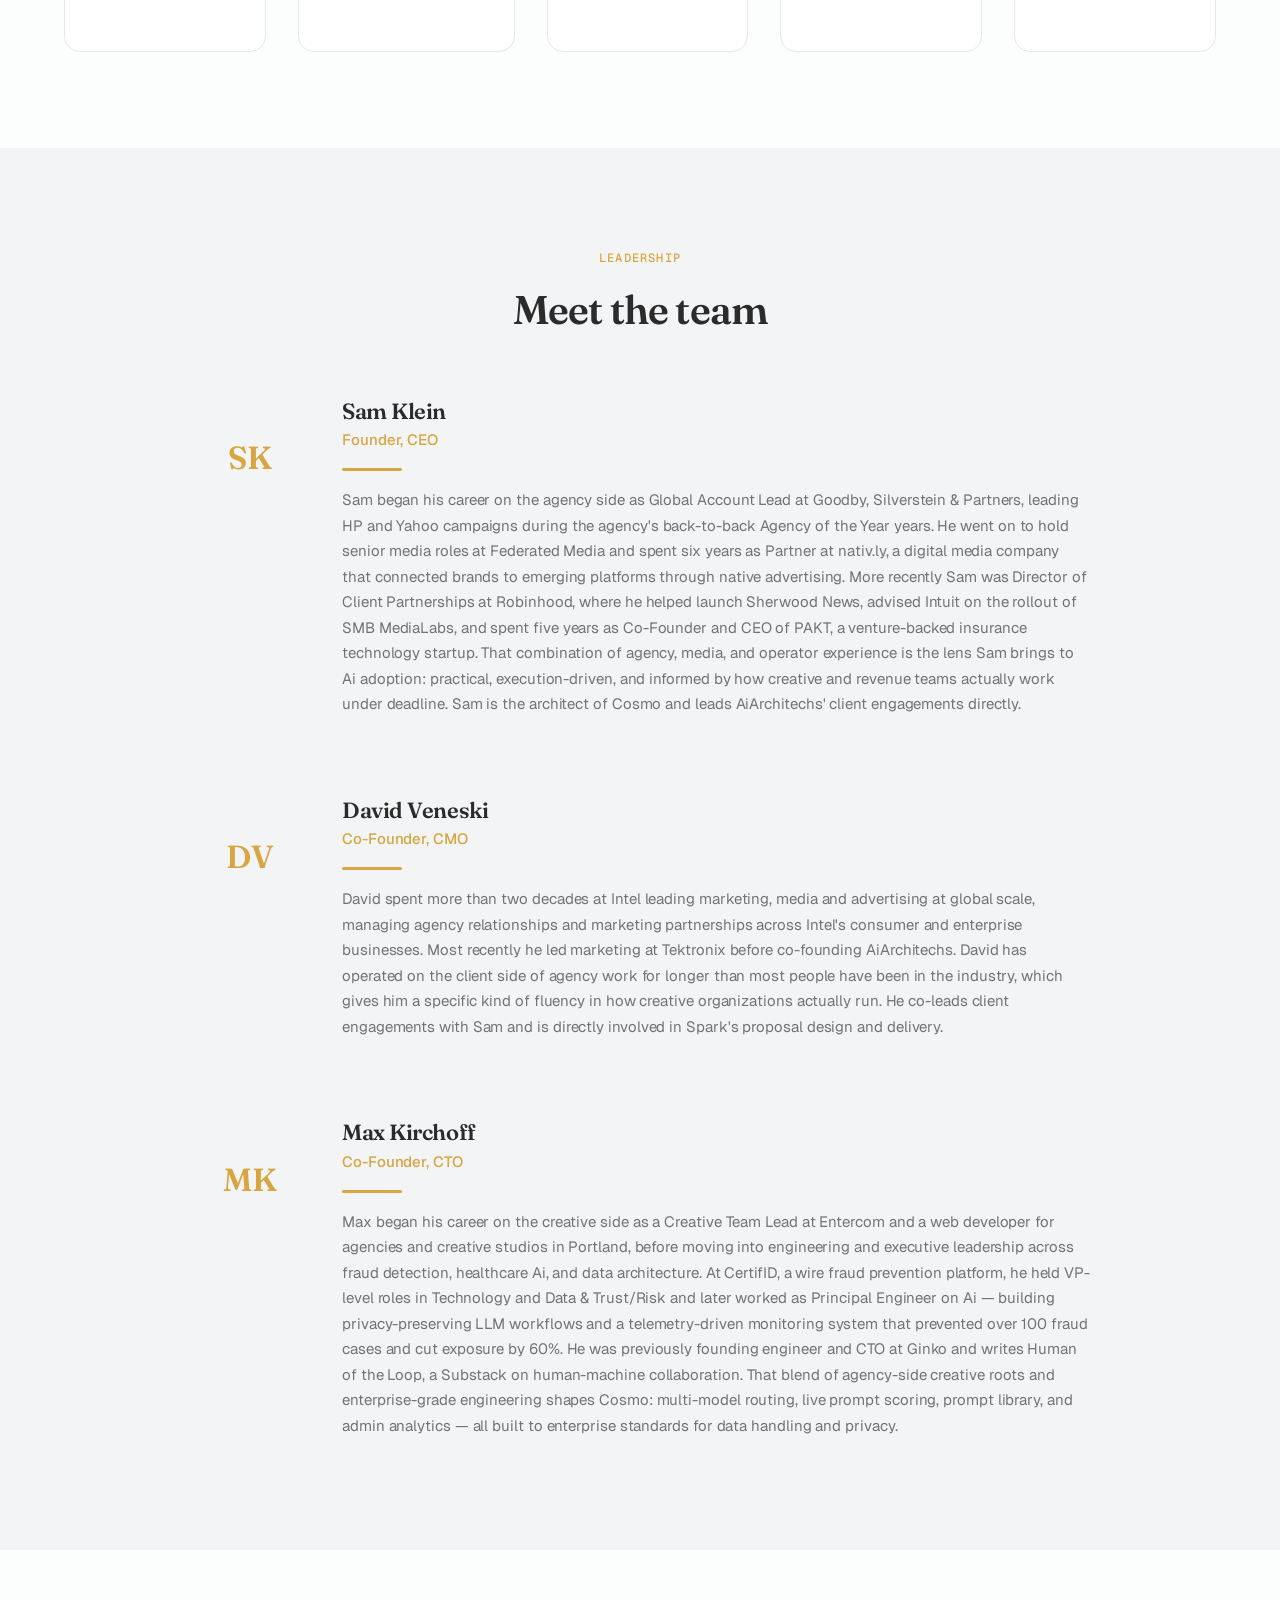
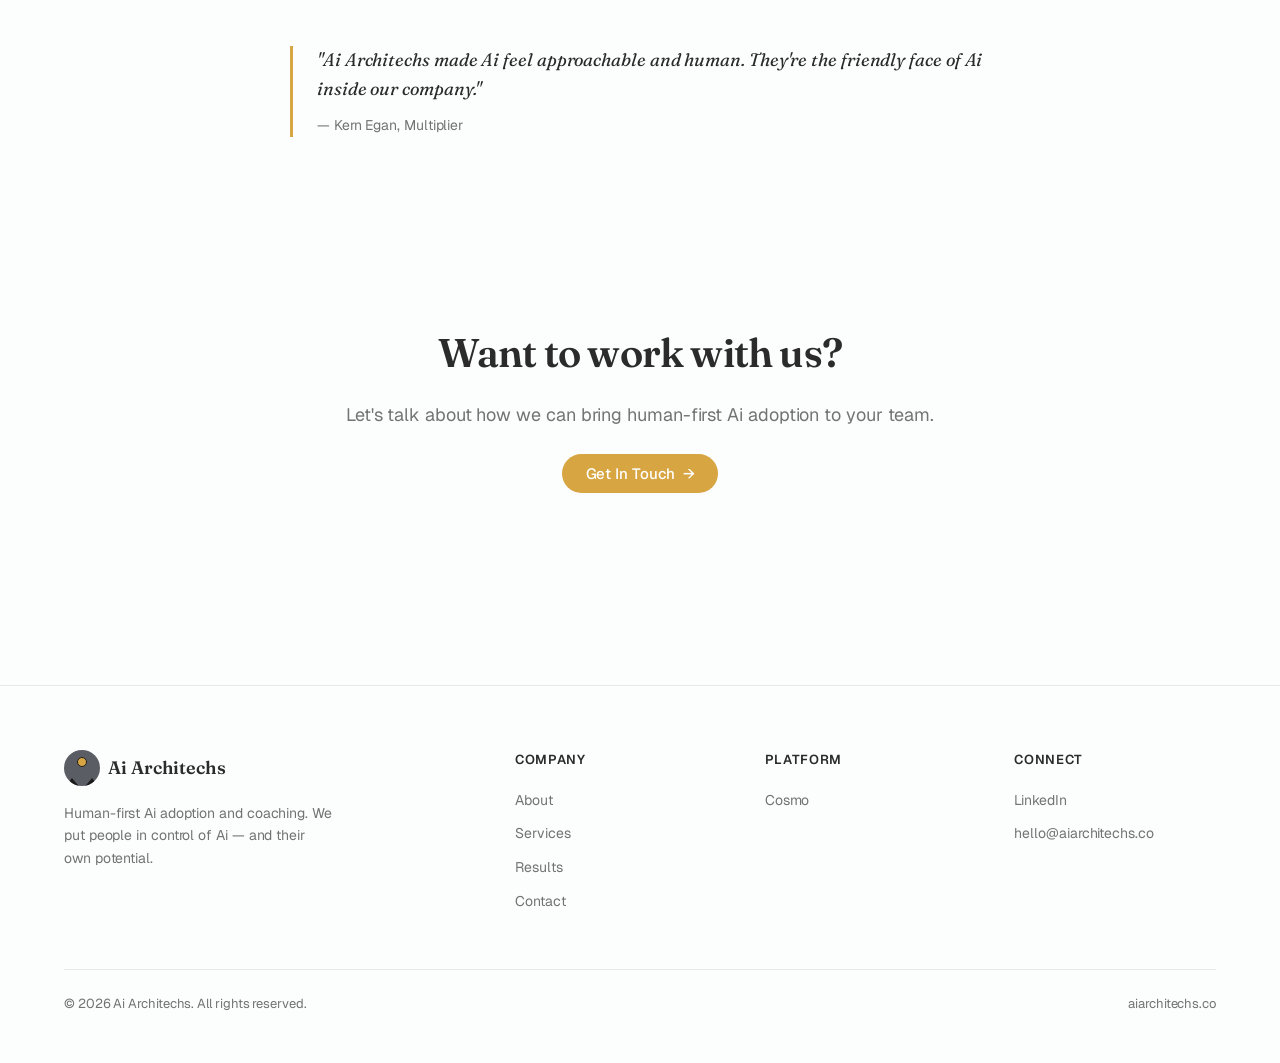
==== commit baa3902a: "Add files via upload" ====
--- a/about.html
+++ b/about.html
@@ -4,9 +4,9 @@
   <meta charset="utf-8">
   <meta name="viewport" content="width=device-width, initial-scale=1">
   <title>About Ai Architechs — Our Story & Leadership</title>
-  <meta name="description" content="Learn about Ai Architechs' founding philosophy and leadership team. We're dedicated to human-first AI adoption and coaching.">
+  <meta name="description" content="Learn about Ai Architechs' founding philosophy and leadership team. We're dedicated to human-first Ai adoption and coaching.">
   <meta property="og:title" content="About Ai Architechs">
-  <meta property="og:description" content="Our story, values, and the team behind human-first AI adoption.">
+  <meta property="og:description" content="Our story, values, and the team behind human-first Ai adoption.">
   <meta property="og:type" content="website">
   <link rel="preconnect" href="https://fonts.googleapis.com">
   <link rel="preconnect" href="https://fonts.gstatic.com" crossorigin>
@@ -55,7 +55,7 @@
         <div class="fade-in">
           <span class="label">Our Story</span>
           <h1 style="margin-top: var(--space-md);">We believe in people, not just technology</h1>
-          <p style="font-size: 1.125rem; max-width: 65ch;">Sam Klein's background in agency, media, and operator roles gave him a unique vantage point. He saw the gap: most AI consultancies overcomplicate things or disappear after installation. Ai Architechs was founded to be the human-first alternative — practical, reliable, and genuinely invested in your success.</p>
+          <p style="font-size: 1.125rem; max-width: 65ch;">Sam Klein's background in agency, media, and operator roles gave him a unique vantage point. He saw the gap: most Ai consultancies overcomplicate things or disappear after installation. Ai Architechs was founded to be the human-first alternative — practical, reliable, and genuinely invested in your success.</p>
         </div>
       </div>
     </section>
@@ -70,7 +70,7 @@
             Those who worship sophistication over understanding — overcomplicating what should empower.
           </p>
           <p style="font-size: 1.125rem; margin-top: var(--space-md);">
-            The industry is drowning in hype. Overcomplicated tools. Consultancies that sell fear and disappear. The AI space has become a Cult of Complexity — a belief that sophistication equals value. We reject that entirely. Ai Architechs is the antidote: approachable, practical, and honest about what AI can and can't do.
+            The industry is drowning in hype. Overcomplicated tools. Consultancies that sell fear and disappear. The Ai space has become a Cult of Complexity — a belief that sophistication equals value. We reject that entirely. Ai Architechs is the antidote: approachable, practical, and honest about what Ai can and can't do.
           </p>
           <p style="font-size: 1.125rem; color: hsl(var(--foreground)); font-weight: 500; margin-top: var(--space-md);">
             We are Humanists of the Digital Age — people who believe technology's highest purpose is to make work, and life, more human.
@@ -98,11 +98,11 @@
           </div>
           <div class="card card-flat">
             <h3 style="margin-bottom: var(--space-md);">Clarity</h3>
-            <p>We make AI understandable and actionable. No smoke, no mirrors.</p>
+            <p>We make Ai understandable and actionable. No smoke, no mirrors.</p>
           </div>
           <div class="card card-flat">
             <h3 style="margin-bottom: var(--space-md);">Fluency</h3>
-            <p>We help people speak AI with ease and confidence — it's a skill, not magic.</p>
+            <p>We help people speak Ai with ease and confidence — it's a skill, not magic.</p>
           </div>
           <div class="card card-flat">
             <h3 style="margin-bottom: var(--space-md);">Progress</h3>
@@ -129,7 +129,7 @@
               <div class="bio-title">Founder, CEO</div>
               <div class="divider-gold" style="margin: var(--space-md) 0;"></div>
               <p class="bio-text">
-                Sam began his career on the agency side as Global Account Lead at Goodby, Silverstein & Partners, leading HP and Yahoo campaigns during the agency's back-to-back Agency of the Year years. He went on to hold senior media roles at Federated Media and spent six years as Partner at nativ.ly, a digital media company that connected brands to emerging platforms through native advertising. More recently Sam was Director of Client Partnerships at Robinhood, where he helped launch Sherwood News, advised Intuit on the rollout of SMB MediaLabs, and spent five years as Co-Founder and CEO of PAKT, a venture-backed insurance technology startup. That combination of agency, media, and operator experience is the lens Sam brings to AI adoption: practical, execution-driven, and informed by how creative and revenue teams actually work under deadline. Sam is the architect of Cosmo and leads AiArchitechs' client engagements directly.
+                Sam began his career on the agency side as Global Account Lead at Goodby, Silverstein & Partners, leading HP and Yahoo campaigns during the agency's back-to-back Agency of the Year years. He went on to hold senior media roles at Federated Media and spent six years as Partner at nativ.ly, a digital media company that connected brands to emerging platforms through native advertising. More recently Sam was Director of Client Partnerships at Robinhood, where he helped launch Sherwood News, advised Intuit on the rollout of SMB MediaLabs, and spent five years as Co-Founder and CEO of PAKT, a venture-backed insurance technology startup. That combination of agency, media, and operator experience is the lens Sam brings to Ai adoption: practical, execution-driven, and informed by how creative and revenue teams actually work under deadline. Sam is the architect of Cosmo and leads AiArchitechs' client engagements directly.
               </p>
             </div>
           </div>
@@ -155,7 +155,7 @@
               <div class="bio-title">Co-Founder, CTO</div>
               <div class="divider-gold" style="margin: var(--space-md) 0;"></div>
               <p class="bio-text">
-                Max began his career on the creative side as a Creative Team Lead at Entercom and a web developer for agencies and creative studios in Portland, before moving into engineering and executive leadership across fraud detection, healthcare AI, and data architecture. At CertifID, a wire fraud prevention platform, he held VP-level roles in Technology and Data & Trust/Risk and later worked as Principal Engineer on AI — building privacy-preserving LLM workflows and a telemetry-driven monitoring system that prevented over 100 fraud cases and cut exposure by 60%. He was previously founding engineer and CTO at Ginko and writes Human of the Loop, a Substack on human-machine collaboration. That blend of agency-side creative roots and enterprise-grade engineering shapes Cosmo: multi-model routing, live prompt scoring, prompt library, and admin analytics — all built to enterprise standards for data handling and privacy.
+                Max began his career on the creative side as a Creative Team Lead at Entercom and a web developer for agencies and creative studios in Portland, before moving into engineering and executive leadership across fraud detection, healthcare Ai, and data architecture. At CertifID, a wire fraud prevention platform, he held VP-level roles in Technology and Data & Trust/Risk and later worked as Principal Engineer on Ai — building privacy-preserving LLM workflows and a telemetry-driven monitoring system that prevented over 100 fraud cases and cut exposure by 60%. He was previously founding engineer and CTO at Ginko and writes Human of the Loop, a Substack on human-machine collaboration. That blend of agency-side creative roots and enterprise-grade engineering shapes Cosmo: multi-model routing, live prompt scoring, prompt library, and admin analytics — all built to enterprise standards for data handling and privacy.
               </p>
             </div>
           </div>
@@ -167,7 +167,7 @@
     <section class="section">
       <div class="container fade-in">
         <div class="quote" style="max-width: 700px; margin: 0 auto;">
-          <p>"Ai Architechs made AI feel approachable and human. They're the friendly face of AI inside our company."</p>
+          <p>"Ai Architechs made Ai feel approachable and human. They're the friendly face of Ai inside our company."</p>
           <cite>— Kern Egan, Multiplier</cite>
         </div>
       </div>
@@ -177,7 +177,7 @@
     <section class="section text-center">
       <div class="container fade-in">
         <h2>Want to work with us?</h2>
-        <p style="margin: var(--space-lg) auto; font-size: 1.125rem; max-width: 50ch;">Let's talk about how we can bring human-first AI adoption to your team.</p>
+        <p style="margin: var(--space-lg) auto; font-size: 1.125rem; max-width: 50ch;">Let's talk about how we can bring human-first Ai adoption to your team.</p>
         <a href="contact.html" class="btn btn-primary">Get In Touch <span class="arrow">&rarr;</span></a>
       </div>
     </section>
@@ -192,7 +192,7 @@
             <div class="cosmo-mark"><div class="sun"></div><div class="peaks"></div></div>
             Ai Architechs
           </a>
-          <p>Human-first AI adoption and coaching. We put people in control of AI — and their own potential.</p>
+          <p>Human-first Ai adoption and coaching. We put people in control of Ai — and their own potential.</p>
         </div>
         <div>
           <div class="footer-heading">Company</div>
--- a/css/styles.css
+++ b/css/styles.css
@@ -859,3 +859,50 @@
   .loop-visual { flex-direction: column; }
   .loop-arrow { transform: rotate(90deg); }
 }
+
+/* --- Cosmo Image Cards --- */
+.cosmo-img-grid {
+  max-width: 100%;
+  overflow: hidden;
+}
+
+.cosmo-img-card {
+  position: relative;
+  border-radius: var(--radius-xl);
+  overflow: hidden;
+  background: hsl(var(--card));
+  border: 1px solid hsl(var(--border));
+  box-shadow: 0 2px 12px hsl(var(--foreground) / 0.06);
+  transition: box-shadow 0.3s ease, transform 0.3s ease;
+  min-width: 0;
+}
+
+.cosmo-img-card:hover {
+  box-shadow: 0 8px 30px hsl(var(--foreground) / 0.1);
+  transform: translateY(-2px);
+}
+
+.cosmo-img-card img {
+  display: block;
+  width: 100%;
+  height: auto;
+  max-width: 100%;
+  object-fit: cover;
+}
+
+.cosmo-img-label {
+  padding: var(--space-sm) var(--space-md);
+  font-family: 'Geist Mono', monospace;
+  font-size: 0.8125rem;
+  font-weight: 500;
+  color: hsl(var(--muted-foreground));
+  text-align: center;
+  background: hsl(var(--muted));
+  border-top: 1px solid hsl(var(--border));
+}
+
+@media (max-width: 768px) {
+  .cosmo-img-grid {
+    grid-template-columns: 1fr !important;
+  }
+}
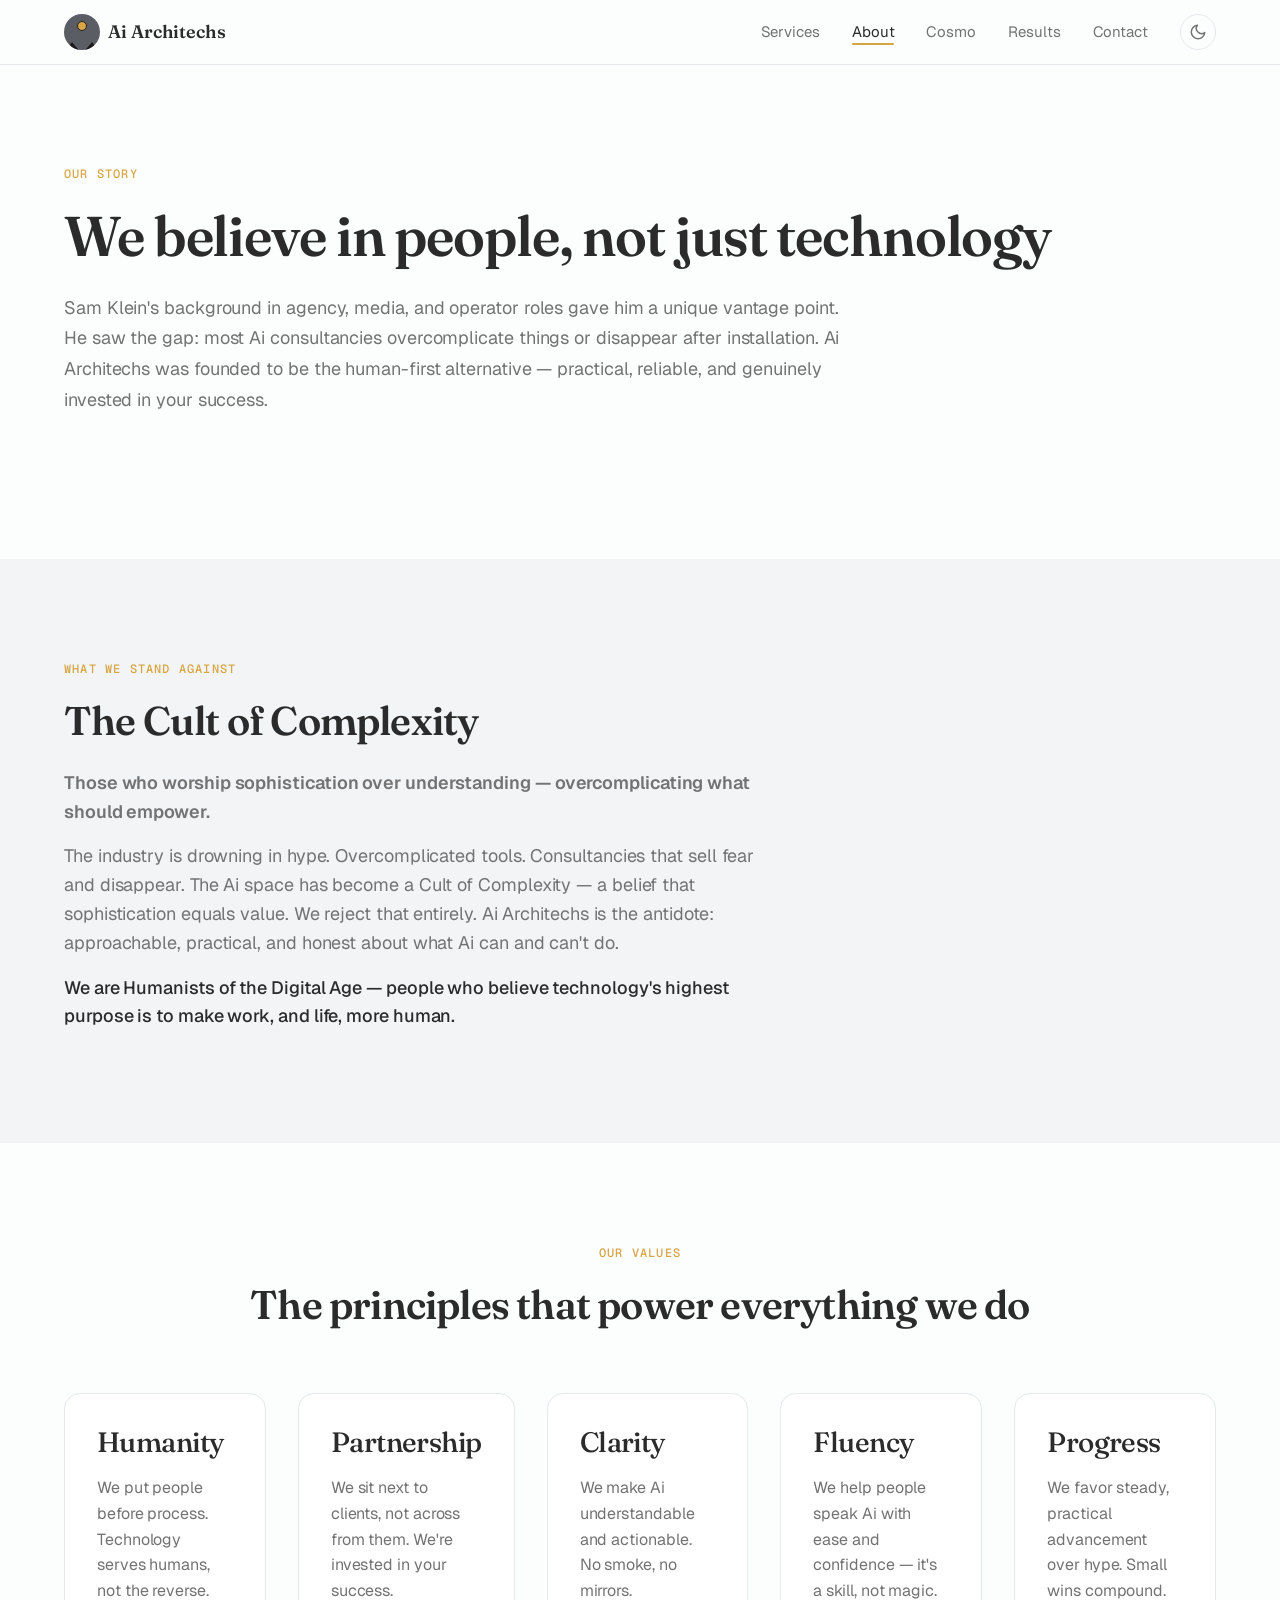
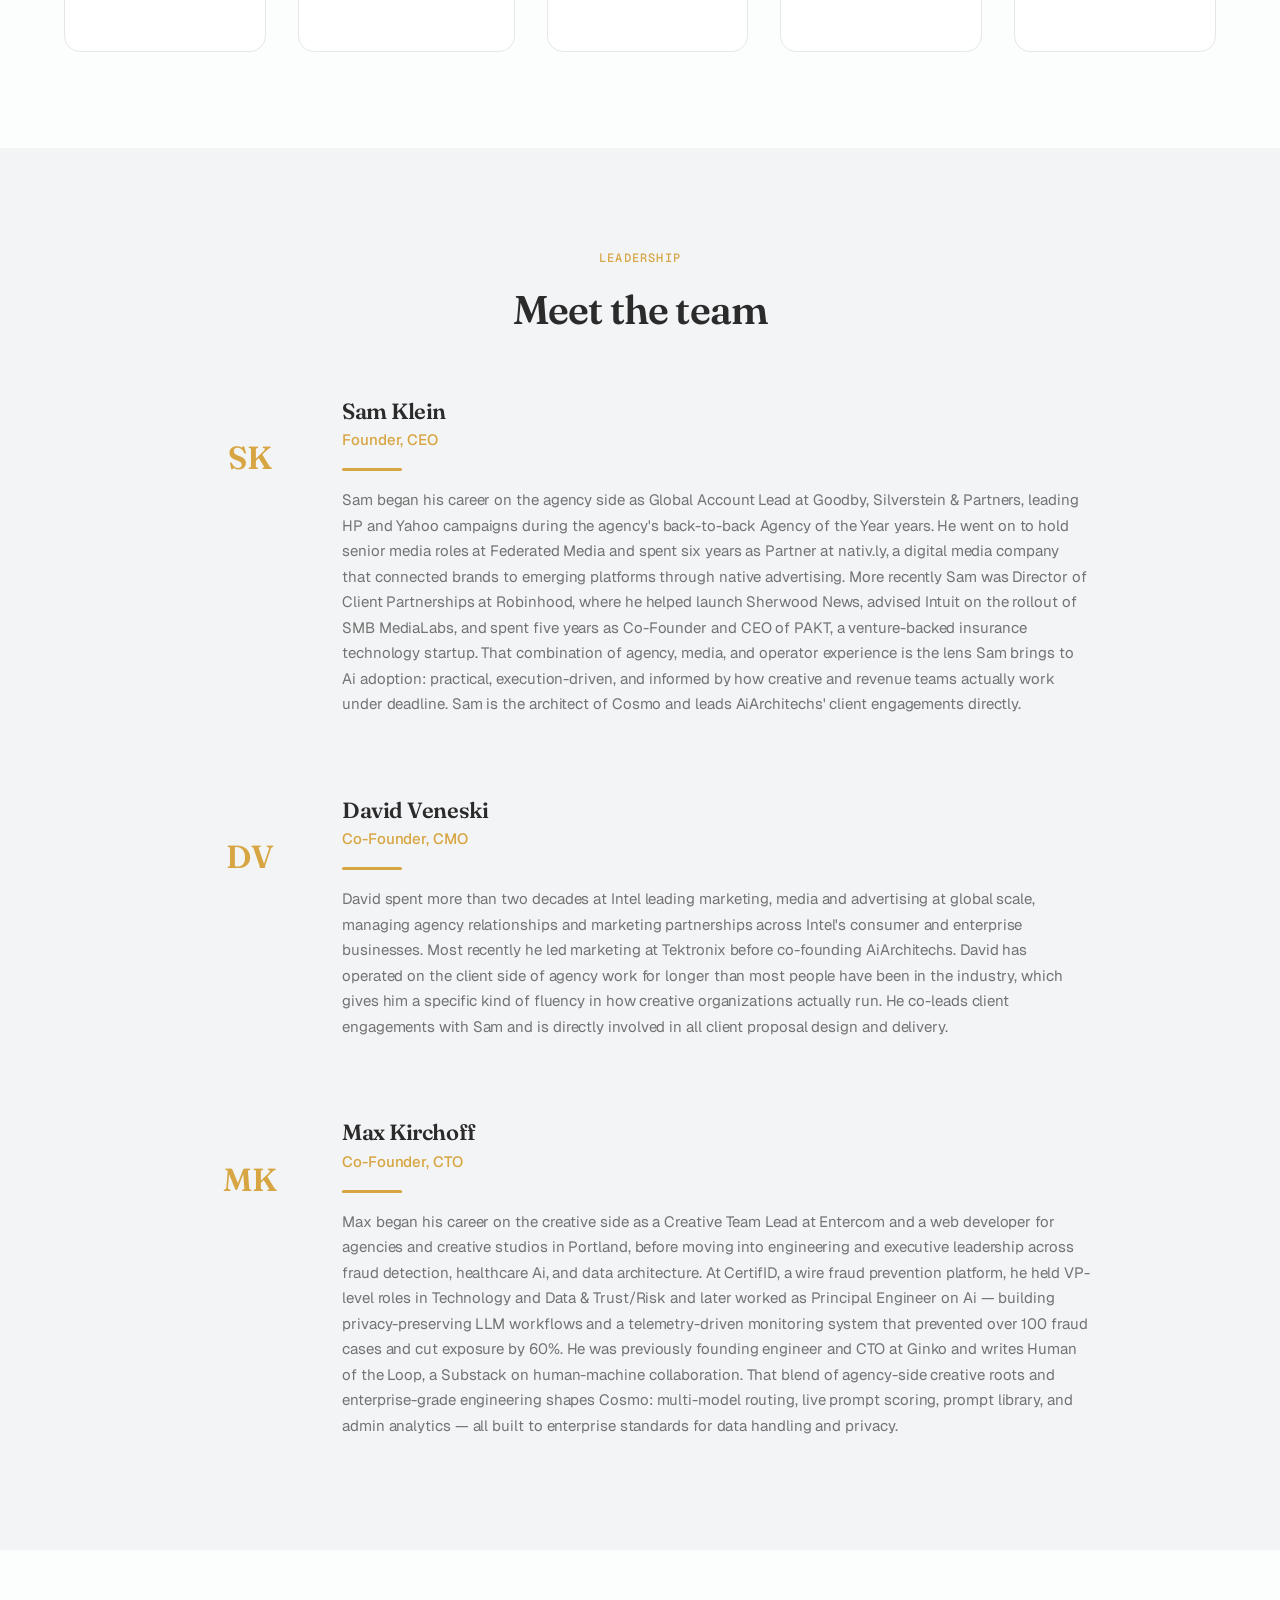
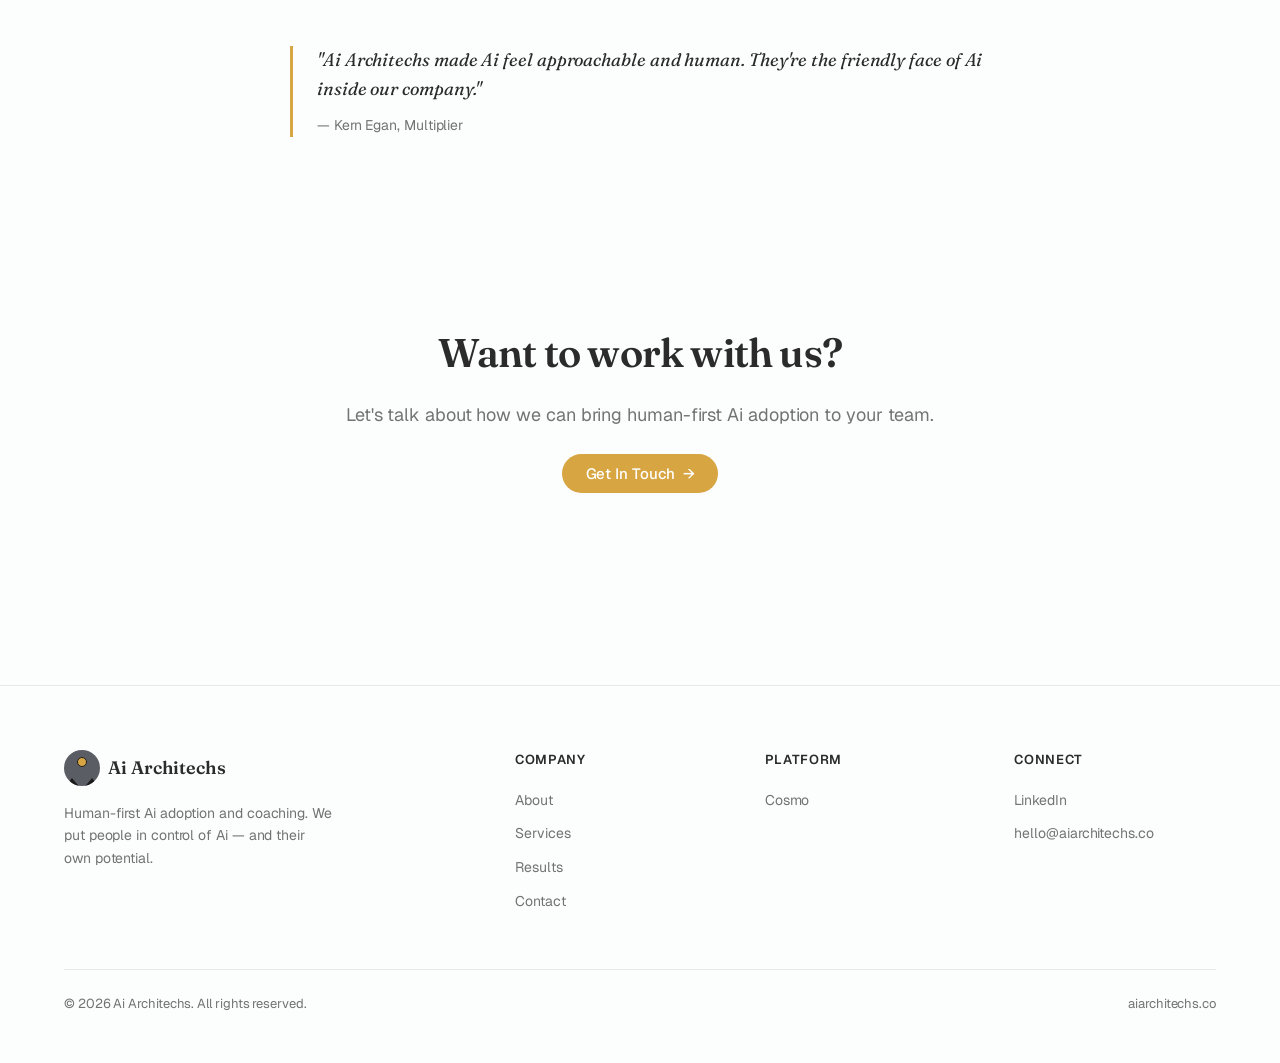
==== commit 1c49b46a: "Add files via upload" ====
--- a/about.html
+++ b/about.html
@@ -142,7 +142,7 @@
               <div class="bio-title">Co-Founder, CMO</div>
               <div class="divider-gold" style="margin: var(--space-md) 0;"></div>
               <p class="bio-text">
-                David spent more than two decades at Intel leading marketing, media and advertising at global scale, managing agency relationships and marketing partnerships across Intel's consumer and enterprise businesses. Most recently he led marketing at Tektronix before co-founding AiArchitechs. David has operated on the client side of agency work for longer than most people have been in the industry, which gives him a specific kind of fluency in how creative organizations actually run. He co-leads client engagements with Sam and is directly involved in Spark's proposal design and delivery.
+                David spent more than two decades at Intel leading marketing, media and advertising at global scale, managing agency relationships and marketing partnerships across Intel's consumer and enterprise businesses. Most recently he led marketing at Tektronix before co-founding AiArchitechs. David has operated on the client side of agency work for longer than most people have been in the industry, which gives him a specific kind of fluency in how creative organizations actually run. He co-leads client engagements with Sam and is directly involved in all client proposal design and delivery.
               </p>
             </div>
           </div>
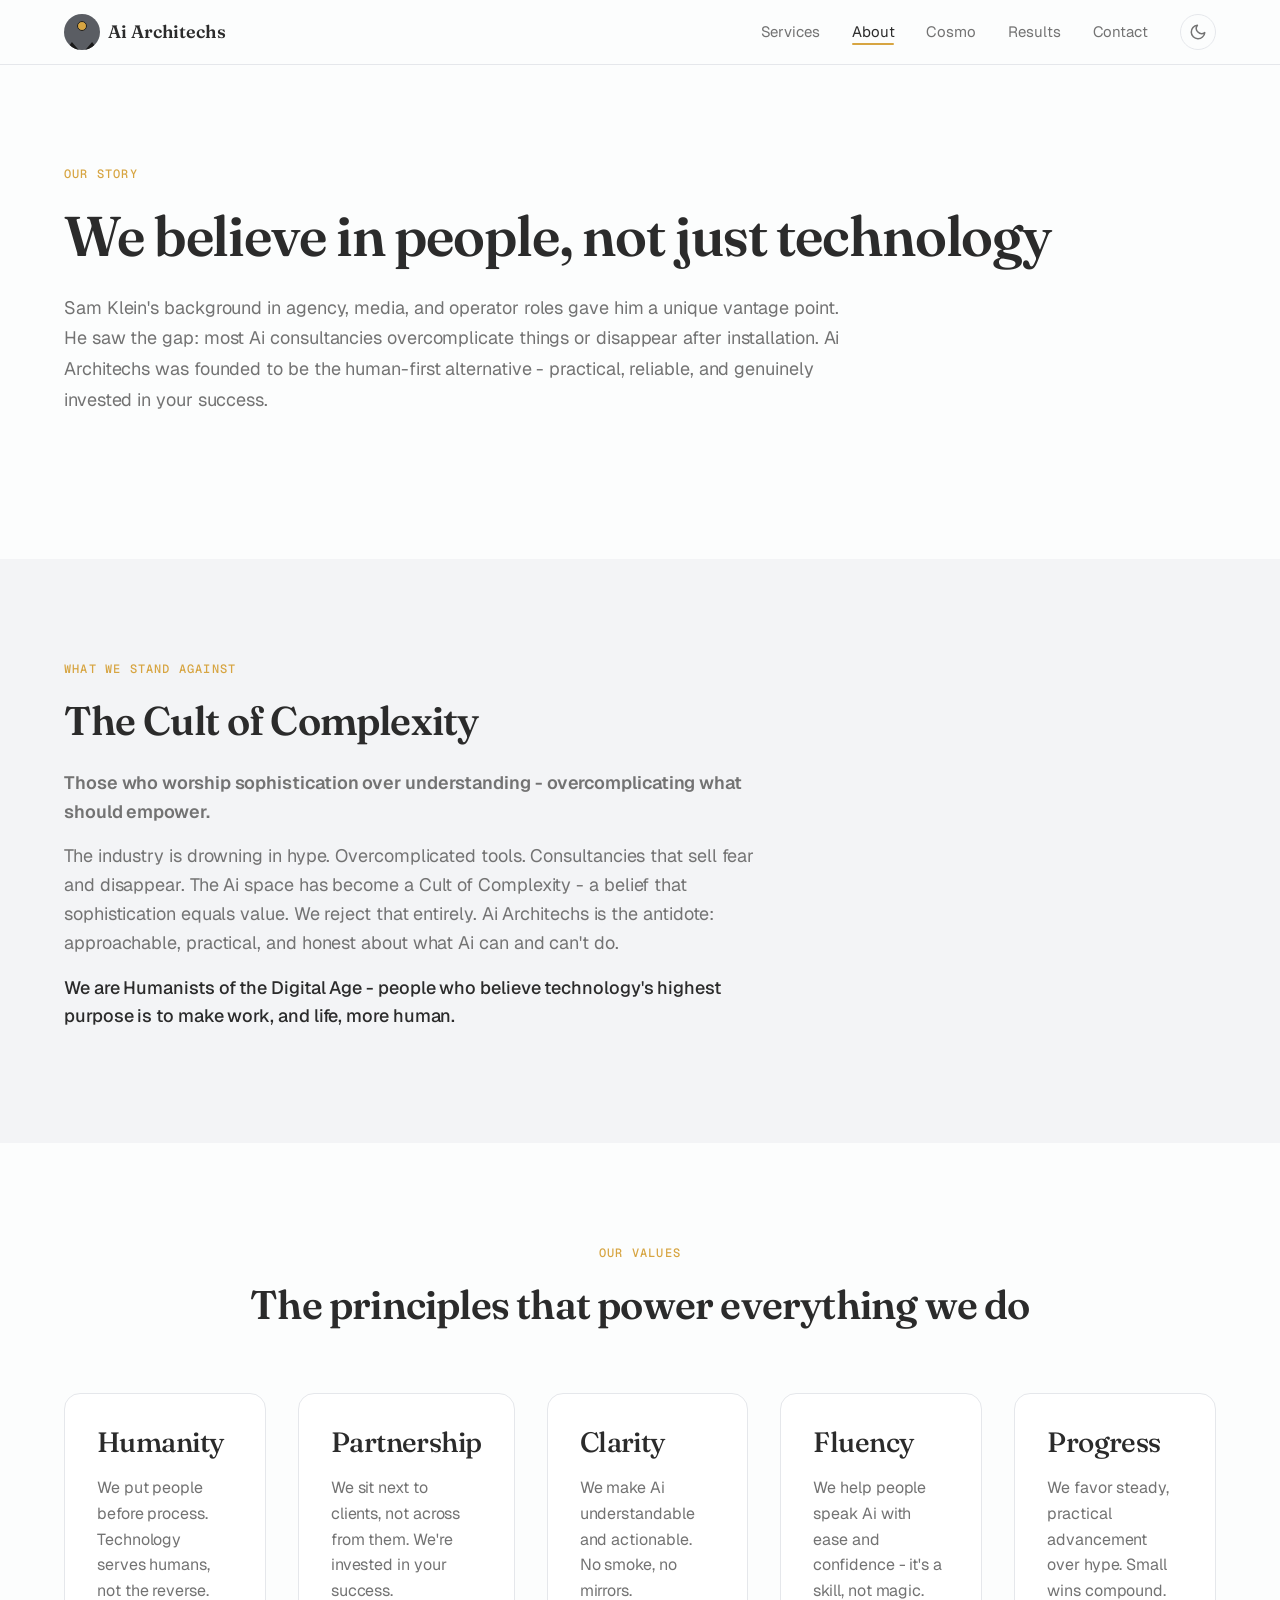
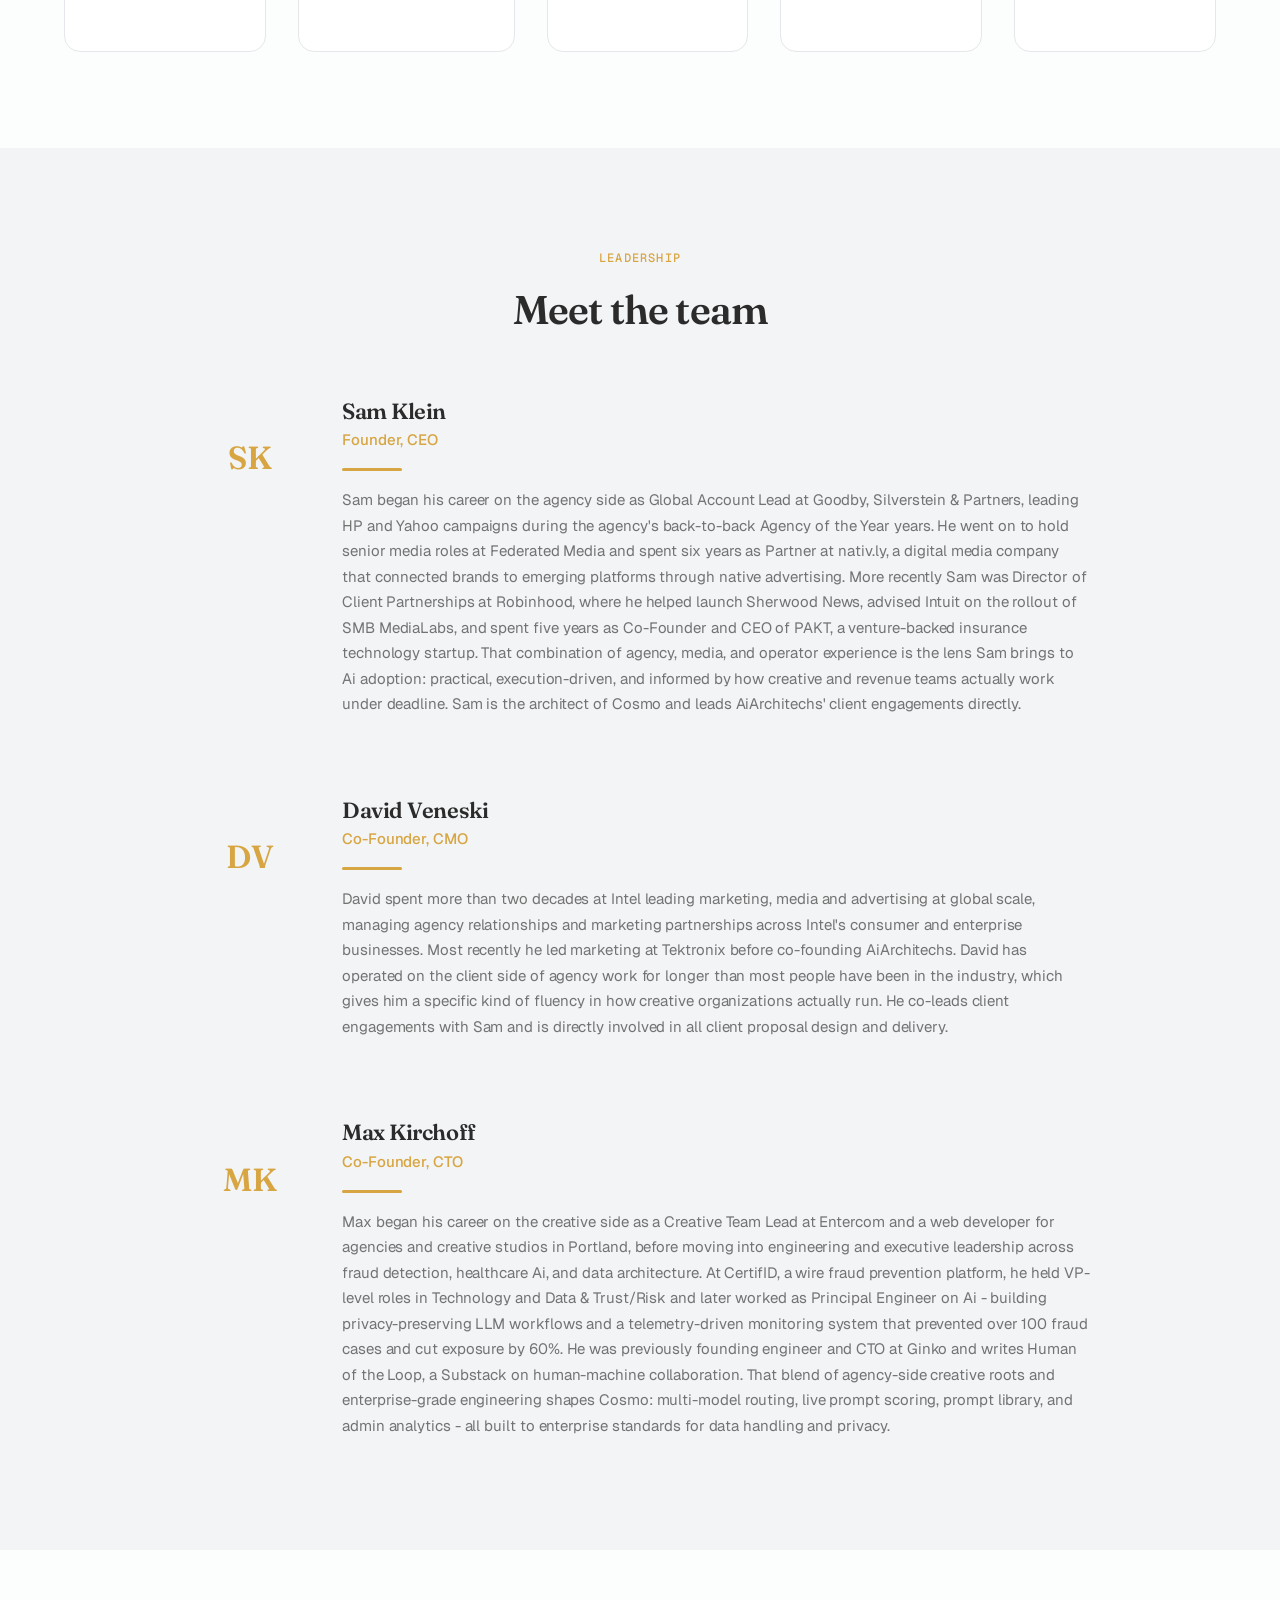
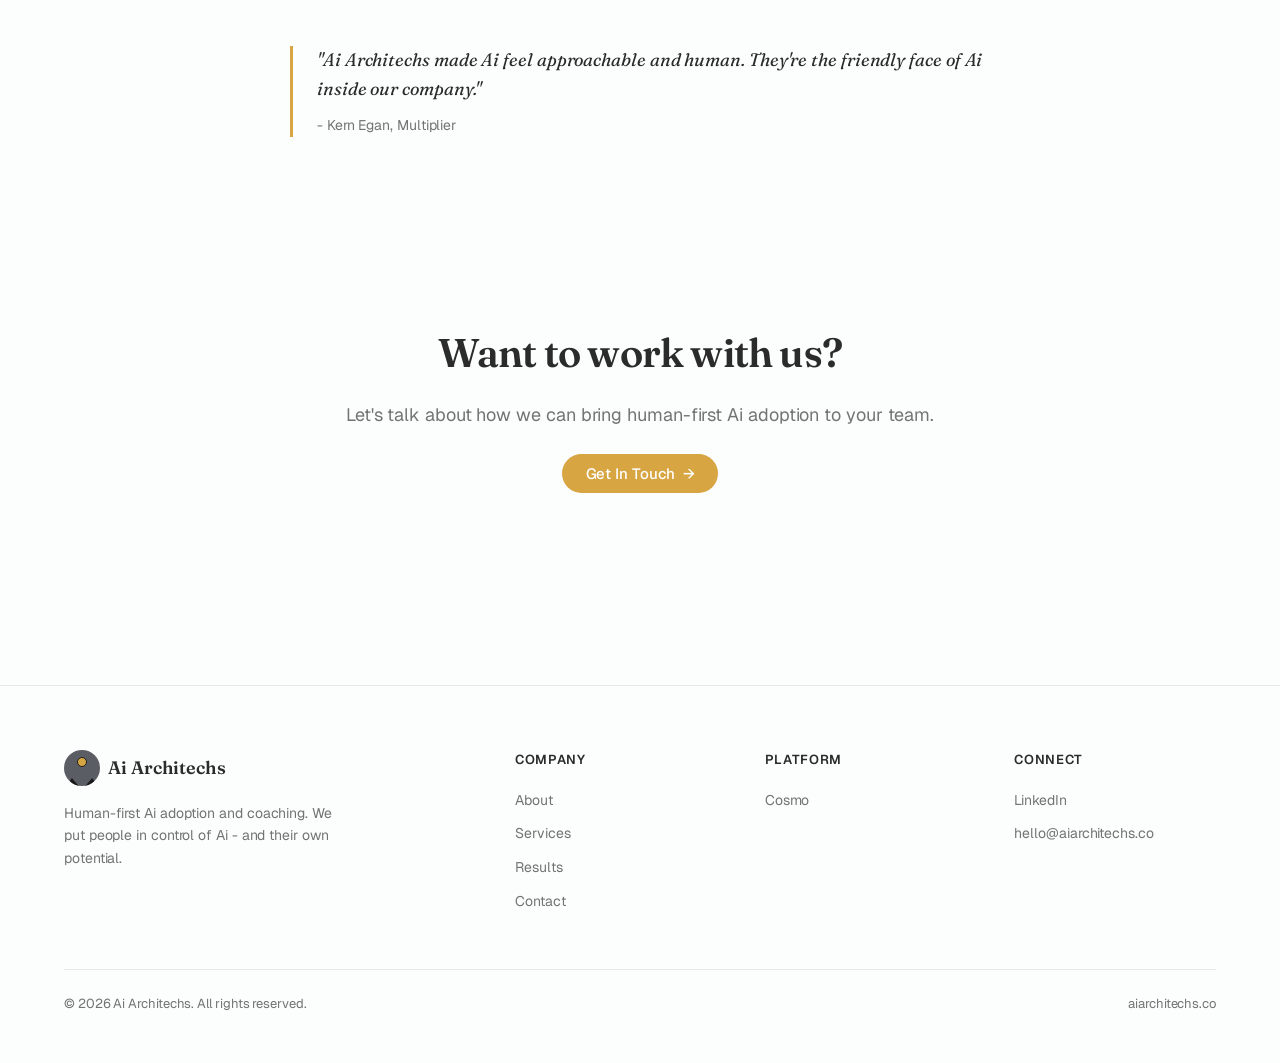
==== commit 4a48efd1: "Add files via upload" ====
--- a/about.html
+++ b/about.html
@@ -3,7 +3,7 @@
 <head>
   <meta charset="utf-8">
   <meta name="viewport" content="width=device-width, initial-scale=1">
-  <title>About Ai Architechs — Our Story & Leadership</title>
+  <title>About Ai Architechs - Our Story & Leadership</title>
   <meta name="description" content="Learn about Ai Architechs' founding philosophy and leadership team. We're dedicated to human-first Ai adoption and coaching.">
   <meta property="og:title" content="About Ai Architechs">
   <meta property="og:description" content="Our story, values, and the team behind human-first Ai adoption.">
@@ -55,7 +55,7 @@
         <div class="fade-in">
           <span class="label">Our Story</span>
           <h1 style="margin-top: var(--space-md);">We believe in people, not just technology</h1>
-          <p style="font-size: 1.125rem; max-width: 65ch;">Sam Klein's background in agency, media, and operator roles gave him a unique vantage point. He saw the gap: most Ai consultancies overcomplicate things or disappear after installation. Ai Architechs was founded to be the human-first alternative — practical, reliable, and genuinely invested in your success.</p>
+          <p style="font-size: 1.125rem; max-width: 65ch;">Sam Klein's background in agency, media, and operator roles gave him a unique vantage point. He saw the gap: most Ai consultancies overcomplicate things or disappear after installation. Ai Architechs was founded to be the human-first alternative - practical, reliable, and genuinely invested in your success.</p>
         </div>
       </div>
     </section>
@@ -67,13 +67,13 @@
           <span class="label">What We Stand Against</span>
           <h2 style="margin-top: var(--space-md);">The Cult of Complexity</h2>
           <p style="font-size: 1.125rem; font-weight: 600; margin-top: var(--space-lg);">
-            Those who worship sophistication over understanding — overcomplicating what should empower.
+            Those who worship sophistication over understanding - overcomplicating what should empower.
           </p>
           <p style="font-size: 1.125rem; margin-top: var(--space-md);">
-            The industry is drowning in hype. Overcomplicated tools. Consultancies that sell fear and disappear. The Ai space has become a Cult of Complexity — a belief that sophistication equals value. We reject that entirely. Ai Architechs is the antidote: approachable, practical, and honest about what Ai can and can't do.
+            The industry is drowning in hype. Overcomplicated tools. Consultancies that sell fear and disappear. The Ai space has become a Cult of Complexity - a belief that sophistication equals value. We reject that entirely. Ai Architechs is the antidote: approachable, practical, and honest about what Ai can and can't do.
           </p>
           <p style="font-size: 1.125rem; color: hsl(var(--foreground)); font-weight: 500; margin-top: var(--space-md);">
-            We are Humanists of the Digital Age — people who believe technology's highest purpose is to make work, and life, more human.
+            We are Humanists of the Digital Age - people who believe technology's highest purpose is to make work, and life, more human.
           </p>
         </div>
       </div>
@@ -102,7 +102,7 @@
           </div>
           <div class="card card-flat">
             <h3 style="margin-bottom: var(--space-md);">Fluency</h3>
-            <p>We help people speak Ai with ease and confidence — it's a skill, not magic.</p>
+            <p>We help people speak Ai with ease and confidence - it's a skill, not magic.</p>
           </div>
           <div class="card card-flat">
             <h3 style="margin-bottom: var(--space-md);">Progress</h3>
@@ -155,7 +155,7 @@
               <div class="bio-title">Co-Founder, CTO</div>
               <div class="divider-gold" style="margin: var(--space-md) 0;"></div>
               <p class="bio-text">
-                Max began his career on the creative side as a Creative Team Lead at Entercom and a web developer for agencies and creative studios in Portland, before moving into engineering and executive leadership across fraud detection, healthcare Ai, and data architecture. At CertifID, a wire fraud prevention platform, he held VP-level roles in Technology and Data & Trust/Risk and later worked as Principal Engineer on Ai — building privacy-preserving LLM workflows and a telemetry-driven monitoring system that prevented over 100 fraud cases and cut exposure by 60%. He was previously founding engineer and CTO at Ginko and writes Human of the Loop, a Substack on human-machine collaboration. That blend of agency-side creative roots and enterprise-grade engineering shapes Cosmo: multi-model routing, live prompt scoring, prompt library, and admin analytics — all built to enterprise standards for data handling and privacy.
+                Max began his career on the creative side as a Creative Team Lead at Entercom and a web developer for agencies and creative studios in Portland, before moving into engineering and executive leadership across fraud detection, healthcare Ai, and data architecture. At CertifID, a wire fraud prevention platform, he held VP-level roles in Technology and Data & Trust/Risk and later worked as Principal Engineer on Ai - building privacy-preserving LLM workflows and a telemetry-driven monitoring system that prevented over 100 fraud cases and cut exposure by 60%. He was previously founding engineer and CTO at Ginko and writes Human of the Loop, a Substack on human-machine collaboration. That blend of agency-side creative roots and enterprise-grade engineering shapes Cosmo: multi-model routing, live prompt scoring, prompt library, and admin analytics - all built to enterprise standards for data handling and privacy.
               </p>
             </div>
           </div>
@@ -168,7 +168,7 @@
       <div class="container fade-in">
         <div class="quote" style="max-width: 700px; margin: 0 auto;">
           <p>"Ai Architechs made Ai feel approachable and human. They're the friendly face of Ai inside our company."</p>
-          <cite>— Kern Egan, Multiplier</cite>
+          <cite> -  Kern Egan, Multiplier</cite>
         </div>
       </div>
     </section>
@@ -192,7 +192,7 @@
             <div class="cosmo-mark"><div class="sun"></div><div class="peaks"></div></div>
             Ai Architechs
           </a>
-          <p>Human-first Ai adoption and coaching. We put people in control of Ai — and their own potential.</p>
+          <p>Human-first Ai adoption and coaching. We put people in control of Ai - and their own potential.</p>
         </div>
         <div>
           <div class="footer-heading">Company</div>
--- a/css/styles.css
+++ b/css/styles.css
@@ -906,3 +906,104 @@
     grid-template-columns: 1fr !important;
   }
 }
+
+/* --- Pain Cards --- */
+.pain-card {
+  background: hsl(var(--card));
+  border: 1px solid hsl(var(--border));
+  border-radius: var(--radius-xl);
+  padding: var(--space-2xl) var(--space-xl);
+}
+
+.pain-card h3 {
+  font-family: 'Fraunces', serif;
+  font-weight: 600;
+  font-size: 1.375rem;
+  line-height: 1.25;
+  margin-bottom: var(--space-md);
+  letter-spacing: -0.01em;
+}
+
+.pain-card p {
+  font-size: 0.9375rem;
+  color: hsl(var(--muted-foreground));
+  line-height: 1.6;
+}
+
+.pain-card-tag {
+  display: inline-block;
+  font-family: 'Geist Mono', monospace;
+  font-size: 0.75rem;
+  letter-spacing: 0.1em;
+  text-transform: uppercase;
+  color: hsl(var(--primary));
+  font-weight: 600;
+  margin-bottom: var(--space-lg);
+}
+
+/* --- Quote Grid --- */
+.quote-grid {
+  display: grid;
+  grid-template-columns: repeat(3, 1fr);
+  gap: var(--space-xl);
+}
+
+.quote-card {
+  background: hsl(var(--card));
+  border-top: 3px solid hsl(var(--primary));
+  padding: var(--space-2xl) var(--space-xl) var(--space-xl);
+  border-radius: 0 0 var(--radius-lg) var(--radius-lg);
+}
+
+.quote-card blockquote {
+  font-family: 'Fraunces', serif;
+  font-weight: 500;
+  font-size: 1.25rem;
+  line-height: 1.4;
+  color: hsl(var(--foreground));
+  margin-bottom: var(--space-lg);
+  letter-spacing: -0.01em;
+}
+
+.quote-card cite {
+  font-style: normal;
+  font-size: 0.875rem;
+  color: hsl(var(--muted-foreground));
+  font-weight: 500;
+}
+
+@media (max-width: 768px) {
+  .quote-grid {
+    grid-template-columns: 1fr;
+  }
+}
+
+/* --- Data Layer (Dark Band) --- */
+.data-layer {
+  background: hsl(var(--foreground));
+  color: hsl(var(--background));
+}
+
+[data-theme="dark"] .data-layer {
+  background: hsl(0 0% 4%);
+}
+
+.data-layer h2 {
+  color: hsl(var(--background));
+}
+
+.data-layer p {
+  color: hsl(var(--background) / 0.75);
+}
+
+.data-callout {
+  border-left: 3px solid hsl(var(--primary));
+  padding: var(--space-md) var(--space-xl);
+  margin-top: var(--space-2xl);
+  max-width: 740px;
+  font-family: 'Fraunces', serif;
+  font-style: italic;
+  font-size: 1.25rem;
+  line-height: 1.5;
+  color: hsl(var(--foreground));
+}
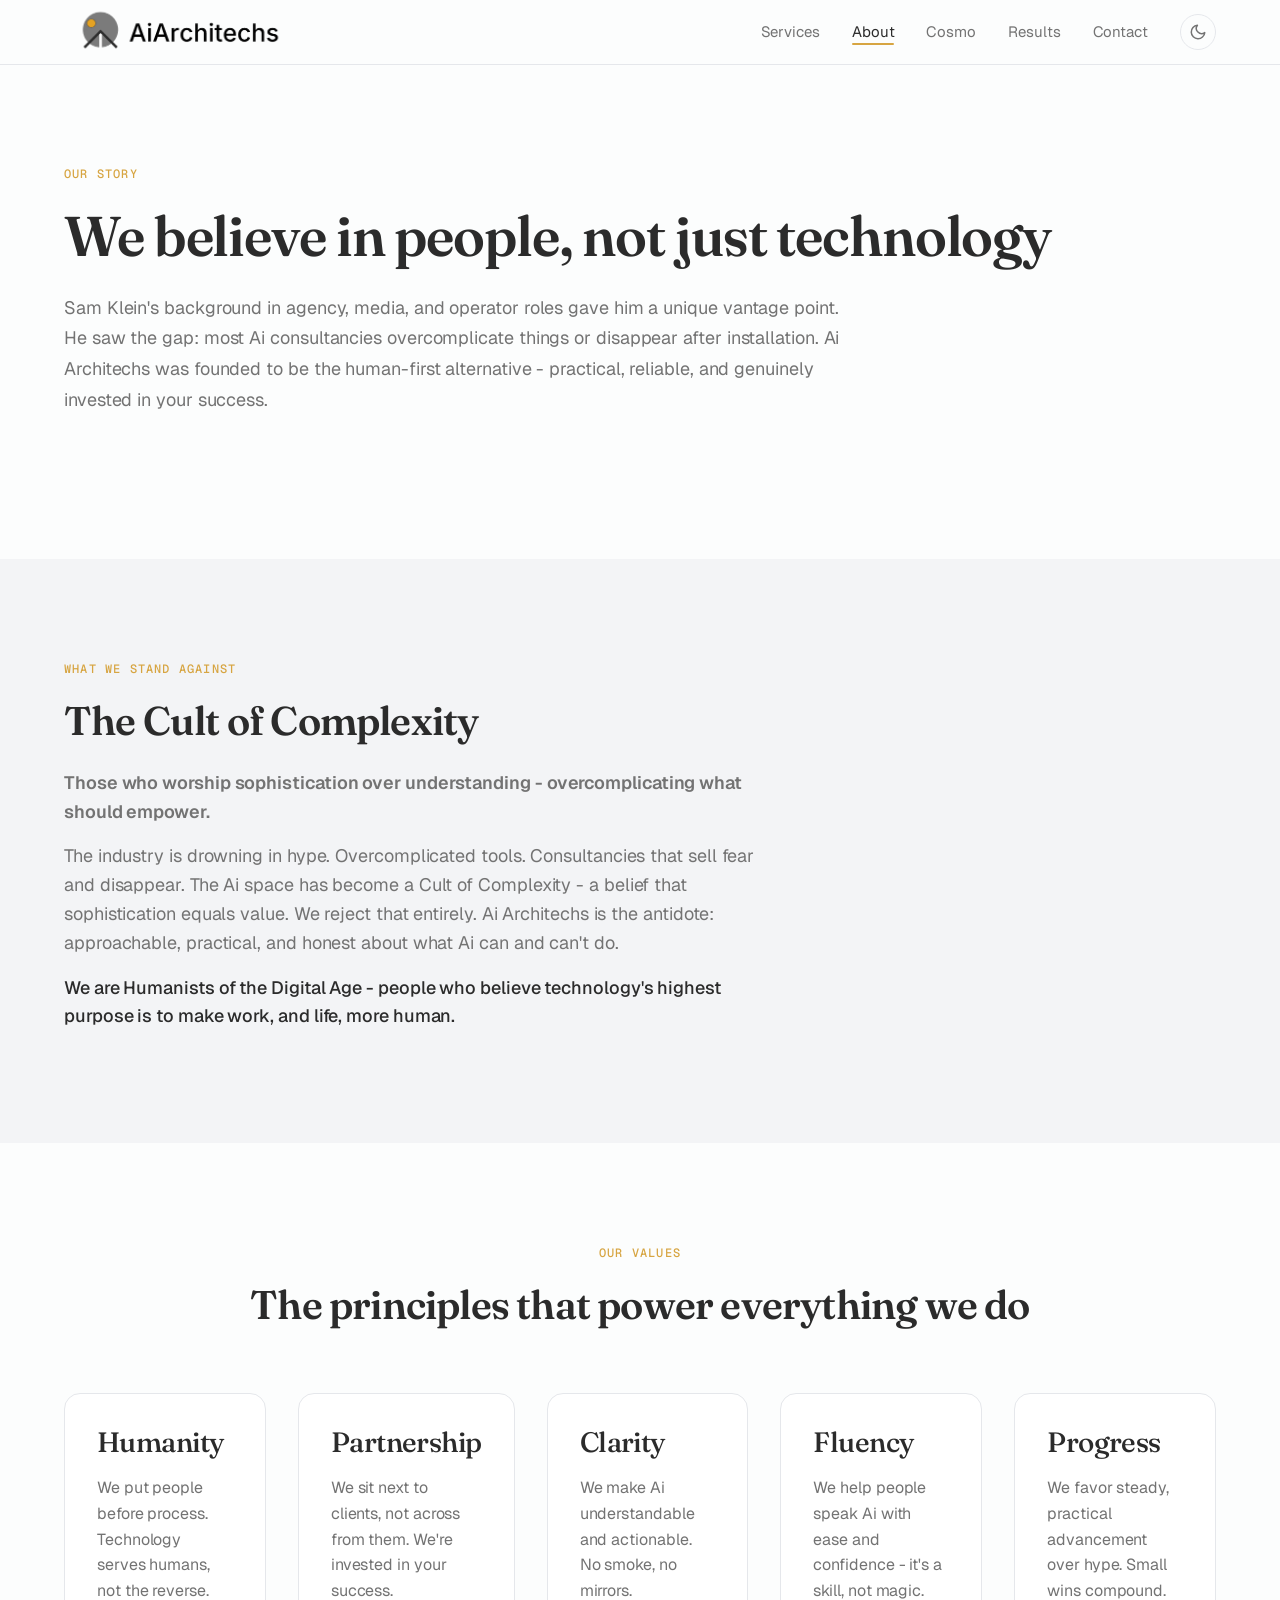
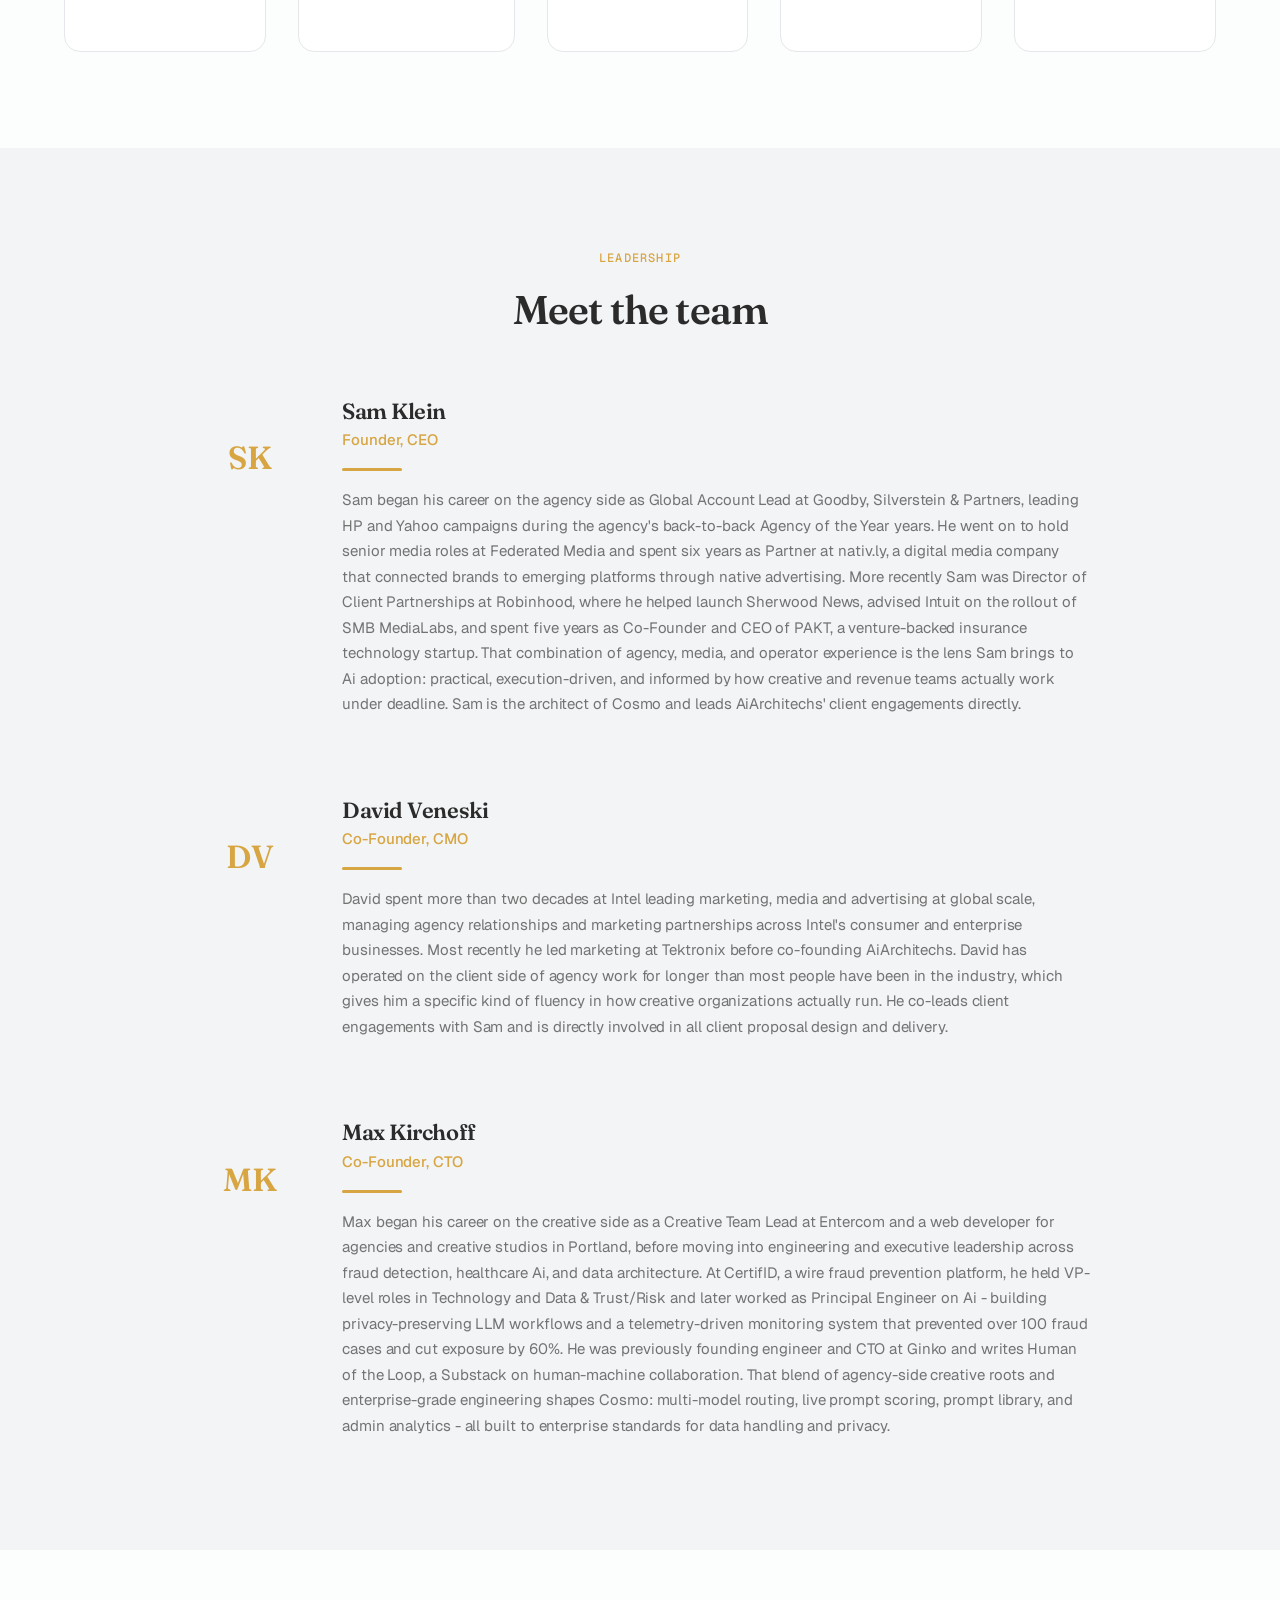
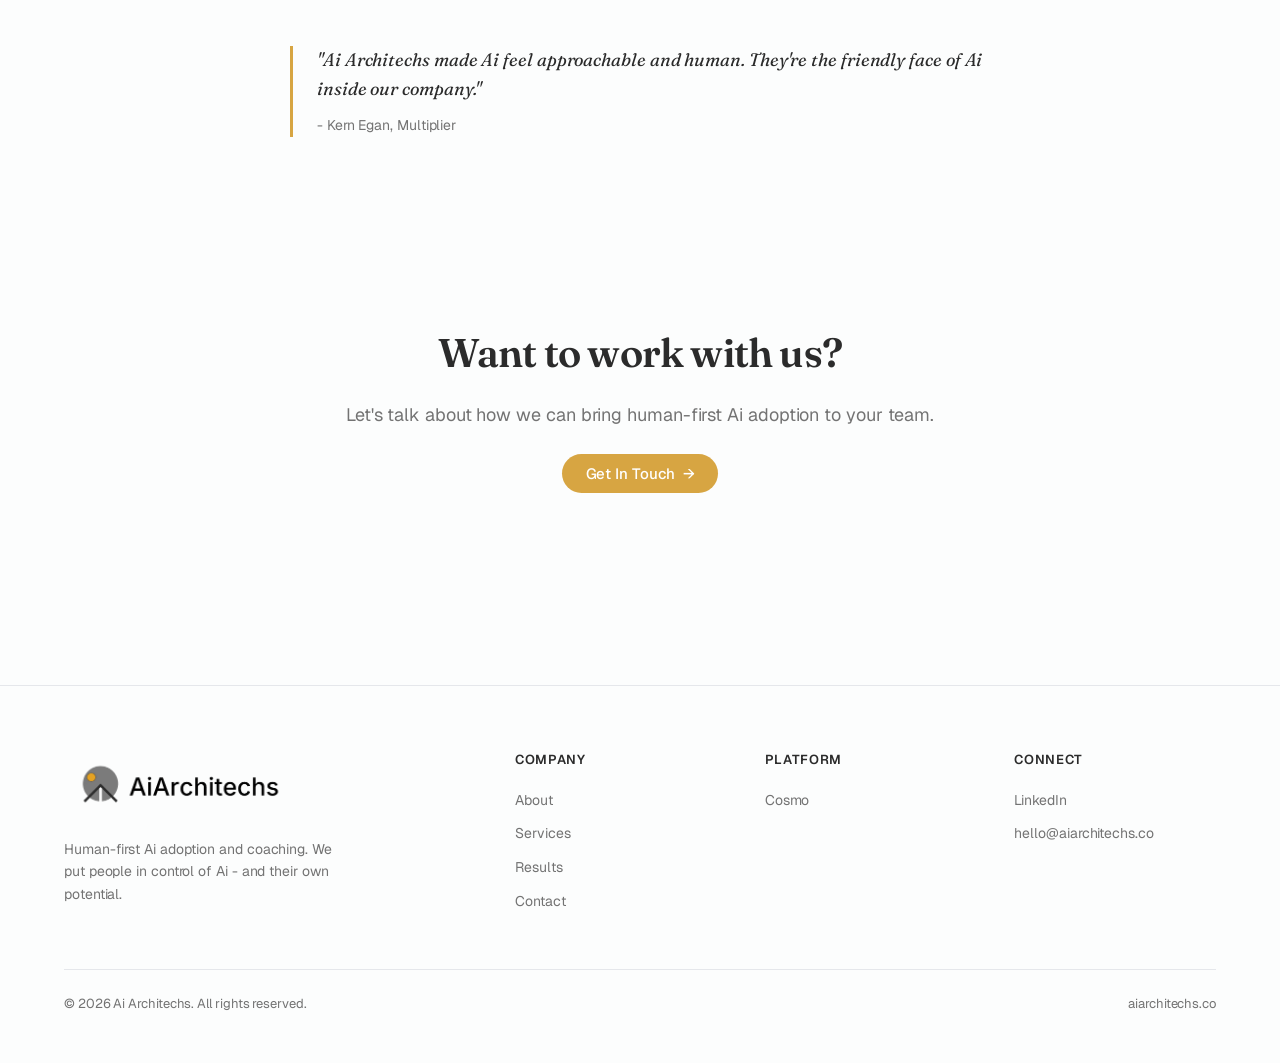
==== commit 4e500c80: "Add files via upload" ====
--- a/about.html
+++ b/about.html
@@ -19,8 +19,8 @@
   <nav class="nav" role="navigation" aria-label="Main navigation">
     <div class="nav-inner">
       <a href="index.html" class="nav-logo">
-        <div class="cosmo-mark"><div class="sun"></div><div class="peaks"></div></div>
-        Ai Architechs
+        <img src="images/aiarchitechs_dark_lettering.gif" alt="Ai Architechs" class="logo-img logo-light">
+        <img src="images/aiarchitechs_white_lettering.gif" alt="Ai Architechs" class="logo-img logo-dark">
       </a>
       <ul class="nav-links">
         <li><a href="services.html">Services</a></li>
@@ -189,8 +189,8 @@
       <div class="footer-inner">
         <div class="footer-brand">
           <a href="index.html" class="nav-logo" style="margin-bottom: var(--space-md); display: inline-flex;">
-            <div class="cosmo-mark"><div class="sun"></div><div class="peaks"></div></div>
-            Ai Architechs
+            <img src="images/aiarchitechs_dark_lettering.gif" alt="Ai Architechs" class="logo-img logo-light">
+            <img src="images/aiarchitechs_white_lettering.gif" alt="Ai Architechs" class="logo-img logo-dark">
           </a>
           <p>Human-first Ai adoption and coaching. We put people in control of Ai - and their own potential.</p>
         </div>
@@ -212,7 +212,7 @@
         <div>
           <div class="footer-heading">Connect</div>
           <ul class="footer-links">
-            <li><a href="https://linkedin.com" target="_blank" rel="noopener">LinkedIn</a></li>
+            <li><a href="https://www.linkedin.com/company/aiarchitectsco/" target="_blank" rel="noopener">LinkedIn</a></li>
             <li><a href="mailto:hello@aiarchitechs.co">hello@aiarchitechs.co</a></li>
           </ul>
         </div>
--- a/css/styles.css
+++ b/css/styles.css
@@ -343,6 +343,16 @@
   font-size: 1.125rem;
 }
 
+/* Logo images for light/dark mode swap */
+.logo-img {
+  height: 72px;
+  width: auto;
+}
+.logo-dark { display: none; }
+.logo-light { display: block; }
+.dark .logo-dark { display: block; }
+.dark .logo-light { display: none; }
+
 /* Cosmo mark (inline SVG version for nav) */
 .cosmo-mark {
   width: 36px;
